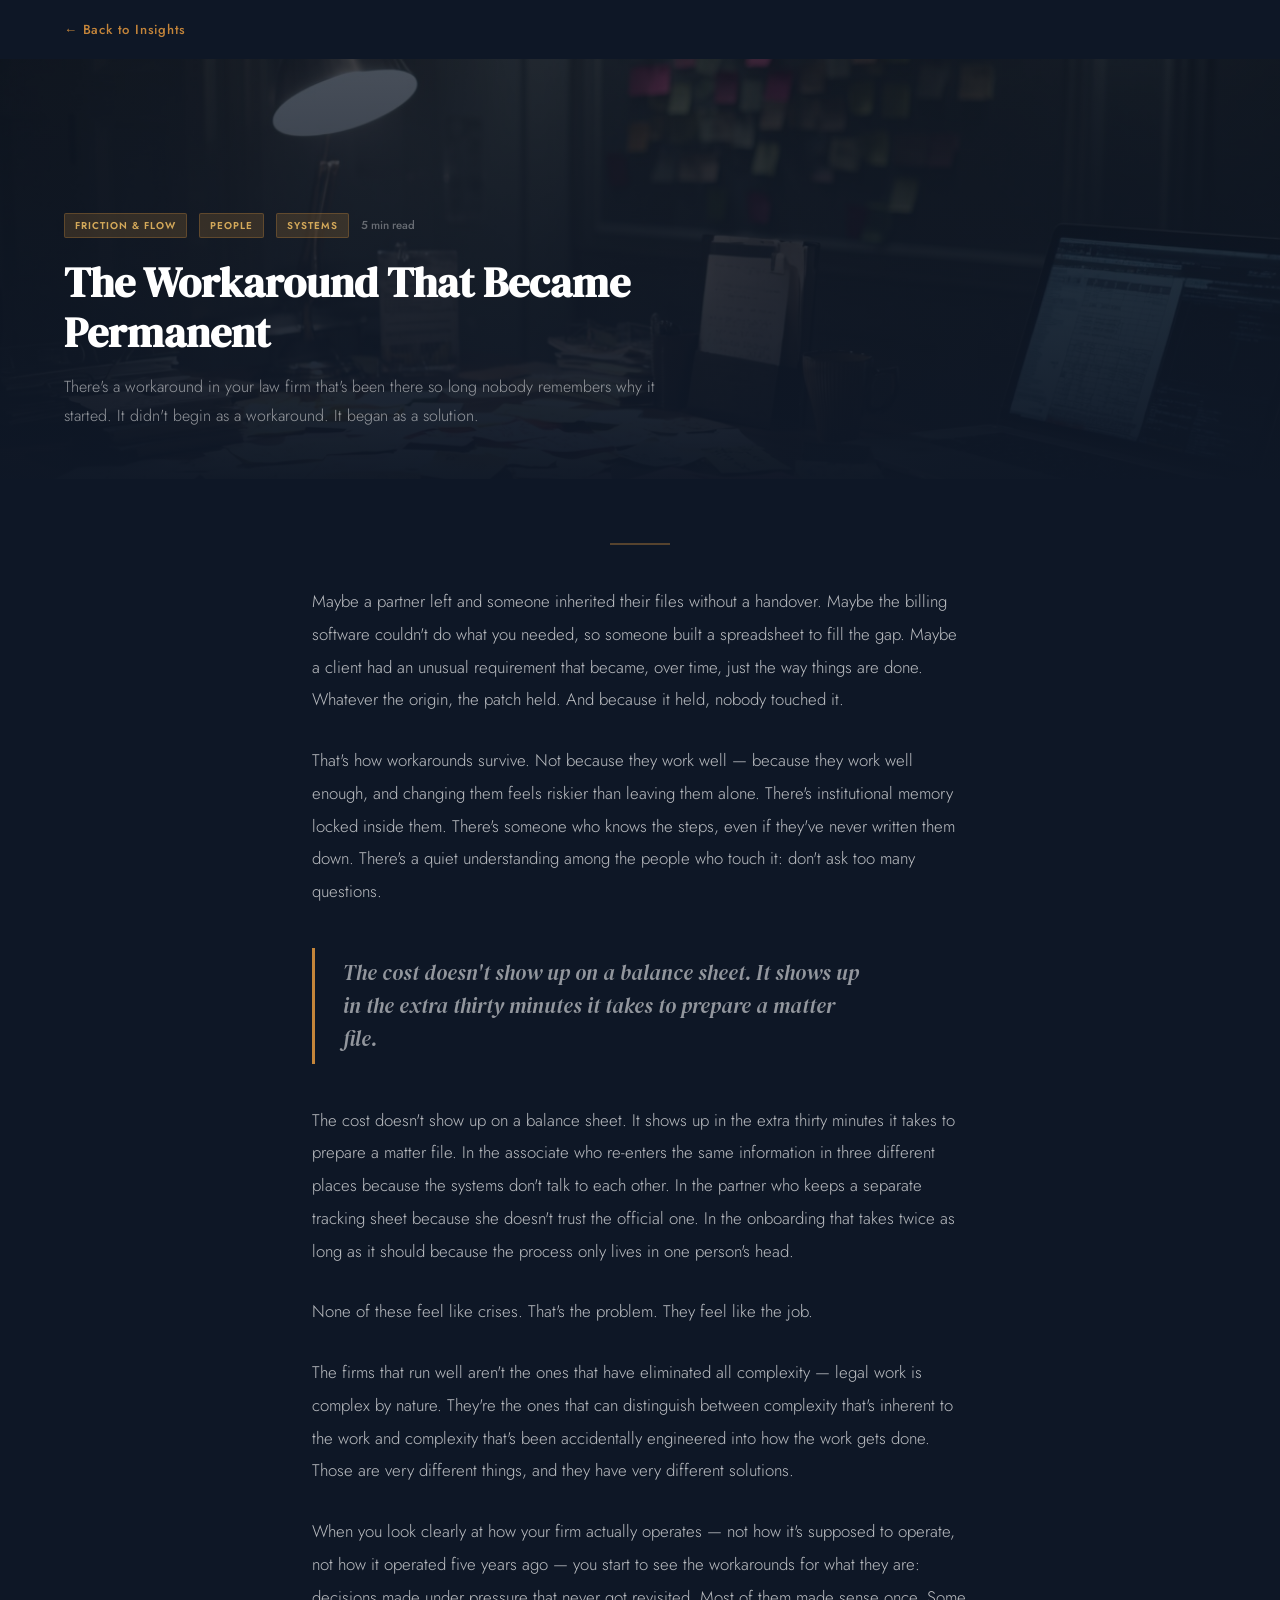
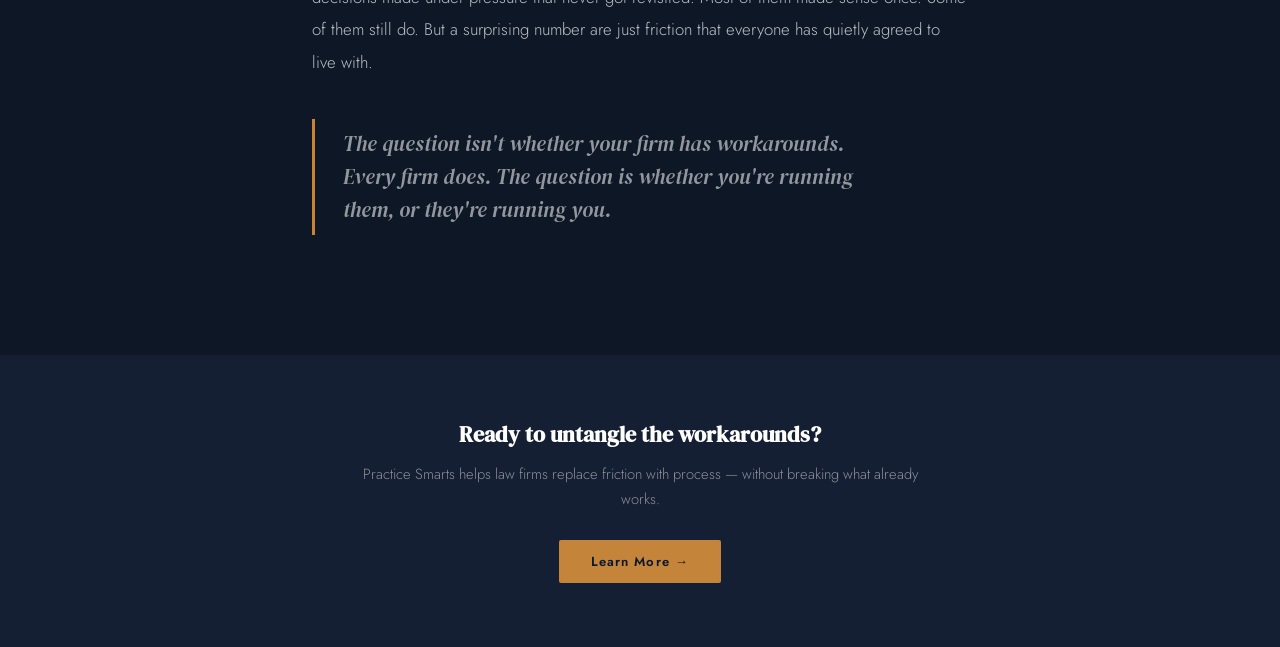
==== pages/workaround-blog.html @ 1f43213c "adding blog post" ====
<!DOCTYPE html>
<html lang="en">
<head>
<meta charset="UTF-8">
<meta name="viewport" content="width=device-width, initial-scale=1.0">
<title>The Workaround That Became Permanent — Practice Smarts</title>
<link rel="preconnect" href="https://fonts.googleapis.com">
<link href="https://fonts.googleapis.com/css2?family=DM+Serif+Display:ital@0;1&family=Jost:wght@300;400;500;600&display=swap" rel="stylesheet">
<link rel="stylesheet" href="../css/global.css">
<style>
/* ── Blog Post Styles ── */
.post-hero {
  position: relative;
  background: var(--navy, #0e1726);
  padding: 0;
  overflow: hidden;
}

.post-hero-image {
  width: 100%;
  height: 420px;
  object-fit: cover;
  display: block;
  opacity: 0.35;
}

.post-hero-overlay {
  position: absolute;
  inset: 0;
  background: linear-gradient(to bottom, rgba(14,23,38,0.3) 0%, rgba(14,23,38,0.95) 100%);
}

.post-hero-inner {
  position: absolute;
  bottom: 0;
  left: 0;
  right: 0;
  padding: 48px 64px;
  max-width: 900px;
}

.post-meta {
  display: flex;
  align-items: center;
  gap: 12px;
  margin-bottom: 20px;
  flex-wrap: wrap;
}

.post-category {
  font-family: 'Jost', sans-serif;
  font-size: 0.62rem;
  font-weight: 600;
  letter-spacing: 0.1em;
  text-transform: uppercase;
  padding: 4px 10px;
  background: rgba(196,133,58,0.2);
  color: var(--amber-light, #d4a95a);
  border: 1px solid rgba(196,133,58,0.3);
  border-radius: 2px;
}

.post-readtime {
  font-family: 'Jost', sans-serif;
  font-size: 0.72rem;
  font-weight: 500;
  color: rgba(255,255,255,0.35);
}

.post-hero-title {
  font-family: 'DM Serif Display', serif;
  font-size: 2.6rem;
  color: var(--white, #fff);
  line-height: 1.2;
  margin: 0 0 16px 0;
}

.post-hero-excerpt {
  font-family: 'Jost', sans-serif;
  font-size: 1rem;
  font-weight: 300;
  color: rgba(255,255,255,0.55);
  line-height: 1.8;
  max-width: 640px;
  margin: 0;
}

/* ── Article Body ── */
.post-body {
  max-width: 720px;
  margin: 0 auto;
  padding: 64px 32px 80px;
}

.post-body p {
  font-family: 'Jost', sans-serif;
  font-size: 1.05rem;
  font-weight: 300;
  color: rgba(255,255,255,0.72);
  line-height: 1.95;
  margin: 0 0 28px 0;
}

.post-body h2 {
  font-family: 'DM Serif Display', serif;
  font-size: 1.6rem;
  color: var(--white, #fff);
  margin: 48px 0 20px 0;
  line-height: 1.3;
}

.post-body h3 {
  font-family: 'DM Serif Display', serif;
  font-size: 1.25rem;
  color: var(--white, #fff);
  margin: 36px 0 16px 0;
  line-height: 1.35;
}

.post-pullquote {
  font-family: 'DM Serif Display', serif;
  font-size: 1.3rem;
  font-style: italic;
  color: rgba(255,255,255,0.55);
  line-height: 1.6;
  border-left: 3px solid var(--amber, #c4853a);
  padding: 8px 0 8px 28px;
  margin: 40px 0;
  max-width: 560px;
}

/* ── Back link ── */
.post-back {
  display: inline-flex;
  align-items: center;
  gap: 8px;
  font-family: 'Jost', sans-serif;
  font-size: 0.82rem;
  font-weight: 500;
  letter-spacing: 0.06em;
  color: var(--amber, #c4853a);
  text-decoration: none;
  padding: 20px 64px;
  transition: opacity 0.2s;
}

.post-back:hover {
  opacity: 0.7;
}

/* ── Divider ── */
.post-divider {
  width: 60px;
  height: 2px;
  background: var(--amber, #c4853a);
  margin: 0 auto 40px;
  opacity: 0.4;
}

/* ── CTA Section ── */
.post-cta {
  background: var(--navy-mid, #141f33);
  padding: 64px 32px;
  text-align: center;
}

.post-cta-inner {
  max-width: 560px;
  margin: 0 auto;
}

.post-cta h3 {
  font-family: 'DM Serif Display', serif;
  font-size: 1.4rem;
  color: var(--white, #fff);
  margin: 0 0 12px 0;
}

.post-cta p {
  font-family: 'Jost', sans-serif;
  font-size: 0.92rem;
  font-weight: 300;
  color: rgba(255,255,255,0.5);
  line-height: 1.7;
  margin: 0 0 28px 0;
}

.post-cta a {
  display: inline-block;
  font-family: 'Jost', sans-serif;
  font-size: 0.82rem;
  font-weight: 600;
  letter-spacing: 0.08em;
  color: var(--navy, #0e1726);
  background: var(--amber, #c4853a);
  padding: 12px 32px;
  border-radius: 2px;
  text-decoration: none;
  transition: opacity 0.2s;
}

.post-cta a:hover {
  opacity: 0.85;
}

/* ── Responsive ── */
@media (max-width: 768px) {
  .post-hero-inner {
    padding: 32px 24px;
  }
  .post-hero-title {
    font-size: 1.8rem;
  }
  .post-hero-image {
    height: 280px;
  }
  .post-body {
    padding: 40px 20px 60px;
  }
  .post-back {
    padding: 16px 24px;
  }
}

/* ── Fallback variables (in case global.css not loaded) ── */
:root {
  --navy: #0e1726;
  --navy-mid: #141f33;
  --white: #ffffff;
  --amber: #c4853a;
  --amber-light: #d4a95a;
  --grey-mid: #6b7a8d;
}

body {
  margin: 0;
  background: var(--navy);
  color: var(--white);
}
</style>
</head>
<body>

<div id="nav-placeholder"></div>

<!-- Back to Blog -->
<a href="blog.html" class="post-back">← Back to Insights</a>

<!-- Hero -->
<div class="post-hero">
  <img src="../images/blog/blogimg-workaround.jpg" alt="The Workaround That Became Permanent" class="post-hero-image">
  <div class="post-hero-overlay"></div>
  <div class="post-hero-inner">
    <div class="post-meta">
      <span class="post-category">Friction &amp; Flow</span>
      <span class="post-category">People</span>
      <span class="post-category">Systems</span>
      <span class="post-readtime">5 min read</span>
    </div>
    <h1 class="post-hero-title">The Workaround That Became Permanent</h1>
    <p class="post-hero-excerpt">There's a workaround in your law firm that's been there so long nobody remembers why it started. It didn't begin as a workaround. It began as a solution.</p>
  </div>
</div>

<!-- Article Body -->
<article class="post-body">

  <div class="post-divider"></div>

  <p>Maybe a partner left and someone inherited their files without a handover. Maybe the billing software couldn't do what you needed, so someone built a spreadsheet to fill the gap. Maybe a client had an unusual requirement that became, over time, just the way things are done. Whatever the origin, the patch held. And because it held, nobody touched it.</p>

  <p>That's how workarounds survive. Not because they work well — because they work well enough, and changing them feels riskier than leaving them alone. There's institutional memory locked inside them. There's someone who knows the steps, even if they've never written them down. There's a quiet understanding among the people who touch it: don't ask too many questions.</p>

  <div class="post-pullquote">The cost doesn't show up on a balance sheet. It shows up in the extra thirty minutes it takes to prepare a matter file.</div>

  <p>The cost doesn't show up on a balance sheet. It shows up in the extra thirty minutes it takes to prepare a matter file. In the associate who re-enters the same information in three different places because the systems don't talk to each other. In the partner who keeps a separate tracking sheet because she doesn't trust the official one. In the onboarding that takes twice as long as it should because the process only lives in one person's head.</p>

  <p>None of these feel like crises. That's the problem. They feel like the job.</p>

  <p>The firms that run well aren't the ones that have eliminated all complexity — legal work is complex by nature. They're the ones that can distinguish between complexity that's inherent to the work and complexity that's been accidentally engineered into how the work gets done. Those are very different things, and they have very different solutions.</p>

  <p>When you look clearly at how your firm actually operates — not how it's supposed to operate, not how it operated five years ago — you start to see the workarounds for what they are: decisions made under pressure that never got revisited. Most of them made sense once. Some of them still do. But a surprising number are just friction that everyone has quietly agreed to live with.</p>

  <div class="post-pullquote">The question isn't whether your firm has workarounds. Every firm does. The question is whether you're running them, or they're running you.</div>

</article>

<!-- CTA -->
<div class="post-cta">
  <div class="post-cta-inner">
    <h3>Ready to untangle the workarounds?</h3>
    <p>Practice Smarts helps law firms replace friction with process — without breaking what already works.</p>
    <a href="../index.html">Learn More →</a>
  </div>
</div>

<div id="footer-placeholder"></div>

<script src="../js/components.js"></script>
<script>
loadNav('main');
loadFooter('full');
</script>
</body>
</html>
---- css/global.css ----
/* ══════════════════════════════════════════
   Practice Smarts — Global Styles
   ══════════════════════════════════════════ */

*, *::before, *::after { box-sizing: border-box; margin: 0; padding: 0; }

:root {
  --navy:       #1C2B4A;
  --navy-dark:  #111d35;
  --navy-mid:   #2a3f67;
  --grey-soft:  #e4e8ef;
  --grey-mid:   #8a95a8;
  --grey-light: #f4f6f9;
  --white:      #ffffff;
  --amber:      #C4853A;
  --amber-light:#e8a85c;
  --text-body:  #4a5670;
  --green:      #1a7a60;
  --green-light:#5bc4a0;
  --teal:       #1a7a60;
  --blue:       #2a5fad;
  --coral:      #b84f3a;
}

html { scroll-behavior: smooth; }

body {
  font-family: 'Jost', sans-serif;
  font-weight: 400;
  color: var(--navy);
  background: var(--white);
  overflow-x: hidden;
  -webkit-font-smoothing: antialiased;
}

/* ── NAV ── */
#main-nav {
  position: fixed;
  top: 0; left: 0; right: 0;
  z-index: 100;
  display: flex;
  align-items: center;
  justify-content: space-between;
  padding: 0 60px;
  height: 72px;
  background: var(--navy-dark);
  border-bottom: 1px solid rgba(255,255,255,0.07);
  transition: all 0.3s ease;
}

#main-nav.scrolled {
  height: 62px;
  background: rgba(17, 29, 53, 0.97);
  backdrop-filter: blur(8px);
}

.nav-logo {
  font-family: 'DM Serif Display', serif;
  font-size: 1.25rem;
  color: var(--white);
  letter-spacing: 0.01em;
  text-decoration: none;
  cursor: pointer;
}

.nav-logo span {
  color: var(--amber);
}

.nav-links {
  display: flex;
  gap: 36px;
  list-style: none;
}

.nav-links a {
  font-size: 0.8rem;
  font-weight: 500;
  letter-spacing: 0.1em;
  text-transform: uppercase;
  color: rgba(255,255,255,0.65);
  text-decoration: none;
  transition: color 0.2s;
}

.nav-links a:hover { color: var(--white); }

.nav-cta {
  font-size: 0.78rem;
  font-weight: 600;
  letter-spacing: 0.08em;
  text-transform: uppercase;
  color: var(--amber) !important;
  border: 1px solid var(--amber);
  padding: 8px 20px;
  border-radius: 2px;
  transition: all 0.2s !important;
}

.nav-cta:hover {
  background: var(--amber) !important;
  color: var(--white) !important;
}

.nav-back {
  font-size: 0.78rem;
  font-weight: 500;
  letter-spacing: 0.08em;
  text-transform: uppercase;
  color: rgba(255,255,255,0.45);
  text-decoration: none;
  transition: color 0.2s;
}

.nav-back::before { content: '← '; }
.nav-back:hover { color: var(--white); }

/* Mobile menu button */
.nav-hamburger {
  display: none;
  background: none;
  border: none;
  cursor: pointer;
  padding: 8px;
  z-index: 101;
}

.nav-hamburger span {
  display: block;
  width: 22px;
  height: 2px;
  background: var(--white);
  margin: 5px 0;
  transition: all 0.3s ease;
}

.nav-hamburger.active span:nth-child(1) {
  transform: rotate(45deg) translate(5px, 5px);
}
.nav-hamburger.active span:nth-child(2) {
  opacity: 0;
}
.nav-hamburger.active span:nth-child(3) {
  transform: rotate(-45deg) translate(5px, -5px);
}

/* ── SECTION BASE ── */
section { position: relative; }

.section-inner {
  max-width: 1100px;
  margin: 0 auto;
  padding: 0 60px;
}

.section-label {
  font-size: 0.72rem;
  font-weight: 600;
  letter-spacing: 0.18em;
  text-transform: uppercase;
  color: var(--amber);
  margin-bottom: 20px;
}

.section-title {
  font-family: 'DM Serif Display', serif;
  font-size: clamp(1.9rem, 3.5vw, 2.9rem);
  line-height: 1.2;
  color: var(--navy);
  margin-bottom: 24px;
}

.section-title.light {
  color: var(--white);
}

/* ── REVEAL ANIMATION ── */
.reveal {
  opacity: 0;
  transform: translateY(28px);
  transition: opacity 0.7s ease, transform 0.7s ease;
}

.reveal.visible {
  opacity: 1;
  transform: translateY(0);
}

.reveal-delay-1 { transition-delay: 0.1s; }
.reveal-delay-2 { transition-delay: 0.2s; }
.reveal-delay-3 { transition-delay: 0.3s; }
.reveal-delay-4 { transition-delay: 0.4s; }

@keyframes fadeUp {
  to { opacity: 1; transform: translateY(0); }
}

@keyframes fadeIn {
  to { opacity: 1; }
}

/* ── BUTTONS ── */
.btn-primary {
  display: inline-block;
  background: var(--amber);
  color: var(--white);
  font-size: 0.82rem;
  font-weight: 600;
  letter-spacing: 0.1em;
  text-transform: uppercase;
  padding: 16px 36px;
  border-radius: 2px;
  text-decoration: none;
  transition: background 0.2s, transform 0.2s;
}

.btn-primary:hover {
  background: var(--amber-light);
  transform: translateY(-1px);
}

.btn-ghost {
  display: inline-flex;
  align-items: center;
  gap: 8px;
  color: rgba(255,255,255,0.6);
  font-size: 0.82rem;
  font-weight: 500;
  letter-spacing: 0.08em;
  text-decoration: none;
  transition: color 0.2s;
}

.btn-ghost:hover { color: var(--white); }
.btn-ghost::after { content: '→'; transition: transform 0.2s; }
.btn-ghost:hover::after { transform: translateX(4px); }

.btn-ghost-navy {
  display: inline-flex;
  align-items: center;
  gap: 8px;
  font-size: 0.82rem;
  font-weight: 600;
  letter-spacing: 0.08em;
  color: var(--amber);
  text-decoration: none;
  margin-top: 8px;
  transition: color 0.2s;
}

.btn-ghost-navy:hover { color: var(--amber-light); }

/* ── FOOTER ── */
footer {
  background: var(--navy-dark);
  border-top: 1px solid rgba(255,255,255,0.07);
  padding: 60px 60px 40px;
}

.footer-inner {
  max-width: 1100px;
  margin: 0 auto;
}

.footer-top {
  display: grid;
  grid-template-columns: 1fr 1fr;
  gap: 80px;
  padding-bottom: 48px;
  border-bottom: 1px solid rgba(255,255,255,0.07);
  margin-bottom: 32px;
}

.footer-brand { text-align: left; }

.footer-logo {
  font-family: 'DM Serif Display', serif;
  font-size: 1.1rem;
  color: var(--white);
  margin-bottom: 10px;
  cursor: pointer;
  text-decoration: none;
}

.footer-logo span { color: var(--amber); }

.footer-tagline {
  font-size: 0.78rem;
  color: rgba(255,255,255,0.25);
  letter-spacing: 0.06em;
  margin-bottom: 24px;
}

.footer-nav {
  display: flex;
  flex-direction: column;
  gap: 10px;
  text-align: left;
}

.footer-nav a {
  font-size: 0.8rem;
  font-weight: 400;
  color: rgba(255,255,255,0.35);
  text-decoration: none;
  transition: color 0.2s;
}

.footer-nav a:hover { color: rgba(255,255,255,0.7); }

.footer-calculator {
  background: rgba(255,255,255,0.04);
  border: 1px solid rgba(255,255,255,0.08);
  border-left: 3px solid var(--amber);
  padding: 36px 40px;
  border-radius: 2px;
}

.footer-calc-label {
  font-size: 0.68rem;
  font-weight: 600;
  letter-spacing: 0.16em;
  text-transform: uppercase;
  color: var(--amber);
  margin-bottom: 12px;
}

.footer-calc-title {
  font-family: 'DM Serif Display', serif;
  font-size: 1.3rem;
  color: var(--white);
  line-height: 1.3;
  margin-bottom: 12px;
}

.footer-calc-body {
  font-size: 0.85rem;
  font-weight: 300;
  color: rgba(255,255,255,0.45);
  line-height: 1.75;
  margin-bottom: 24px;
}

.footer-calc-link {
  display: inline-flex;
  align-items: center;
  gap: 8px;
  font-size: 0.8rem;
  font-weight: 600;
  letter-spacing: 0.08em;
  color: var(--amber);
  text-decoration: none;
  transition: color 0.2s;
}

.footer-calc-link:hover { color: var(--amber-light); }
.footer-calc-link::after { content: '→'; transition: transform 0.2s; }
.footer-calc-link:hover::after { transform: translateX(4px); }

.footer-bottom {
  display: flex;
  align-items: center;
  justify-content: space-between;
}

.footer-copy {
  font-size: 0.72rem;
  color: rgba(255,255,255,0.18);
}

/* ── SIMPLE FOOTER (for sub-pages) ── */
.footer-simple {
  background: var(--navy-dark);
  border-top: 1px solid rgba(255,255,255,0.07);
  padding: 32px 60px;
  display: flex;
  align-items: center;
  justify-content: space-between;
}

.footer-simple .footer-logo {
  font-size: 1rem;
  color: rgba(255,255,255,0.3);
}

/* ── RESPONSIVE ── */
@media (max-width: 900px) {
  #main-nav { padding: 0 28px; }
  
  .nav-hamburger { display: block; }
  
  .nav-links {
    display: none;
    position: fixed;
    top: 72px;
    left: 0;
    right: 0;
    bottom: 0;
    background: var(--navy-dark);
    flex-direction: column;
    padding: 40px 28px;
    gap: 24px;
    z-index: 99;
  }
  
  .nav-links.mobile-open {
    display: flex;
  }
  
  .nav-links a {
    font-size: 1rem;
  }

  .section-inner { padding-left: 28px; padding-right: 28px; }
  
  footer { padding: 40px 28px 32px; }
  .footer-top { grid-template-columns: 1fr; gap: 40px; }

  .footer-simple { 
    padding: 28px; 
    flex-direction: column; 
    gap: 12px; 
    text-align: center; 
  }
}

@media (max-width: 560px) {
  .nav-links {
    top: 62px;
  }
}
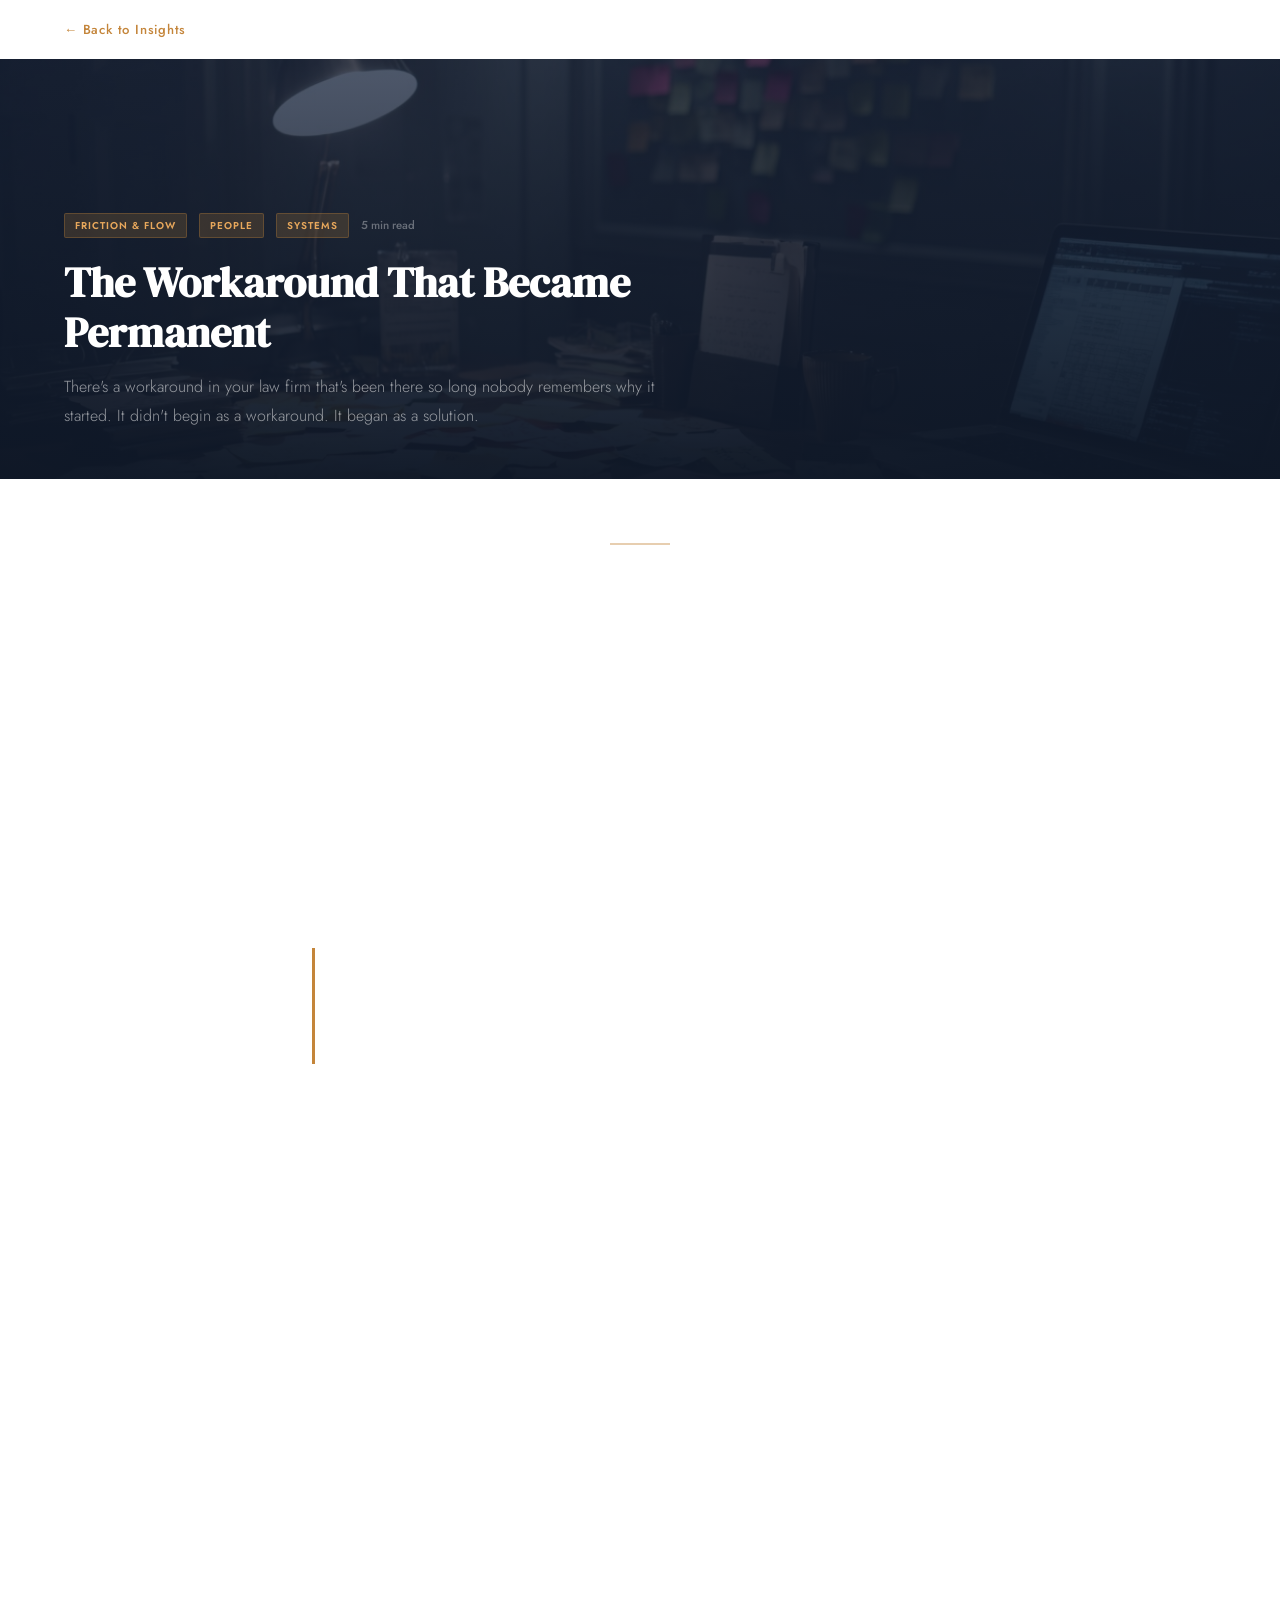
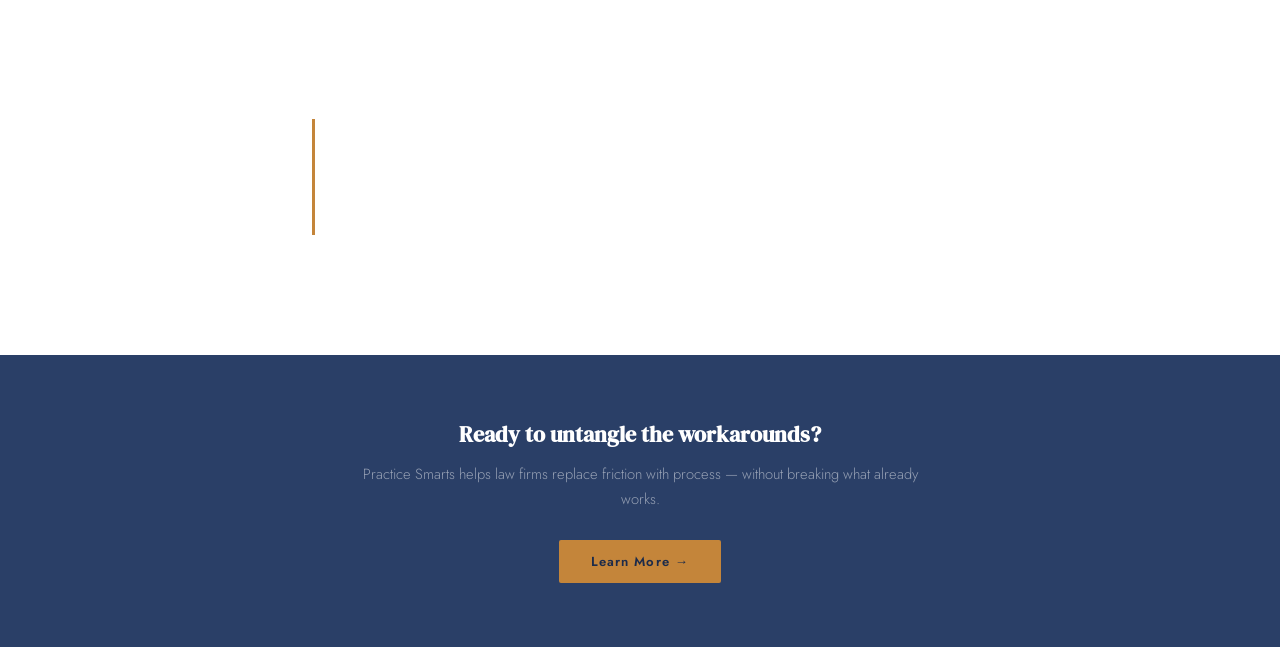
==== commit dedb9982: "fixing blog" ====
--- a/pages/workaround-blog.html
+++ b/pages/workaround-blog.html
@@ -221,22 +221,6 @@
     padding: 16px 24px;
   }
 }
-
-/* ── Fallback variables (in case global.css not loaded) ── */
-:root {
-  --navy: #0e1726;
-  --navy-mid: #141f33;
-  --white: #ffffff;
-  --amber: #c4853a;
-  --amber-light: #d4a95a;
-  --grey-mid: #6b7a8d;
-}
-
-body {
-  margin: 0;
-  background: var(--navy);
-  color: var(--white);
-}
 </style>
 </head>
 <body>
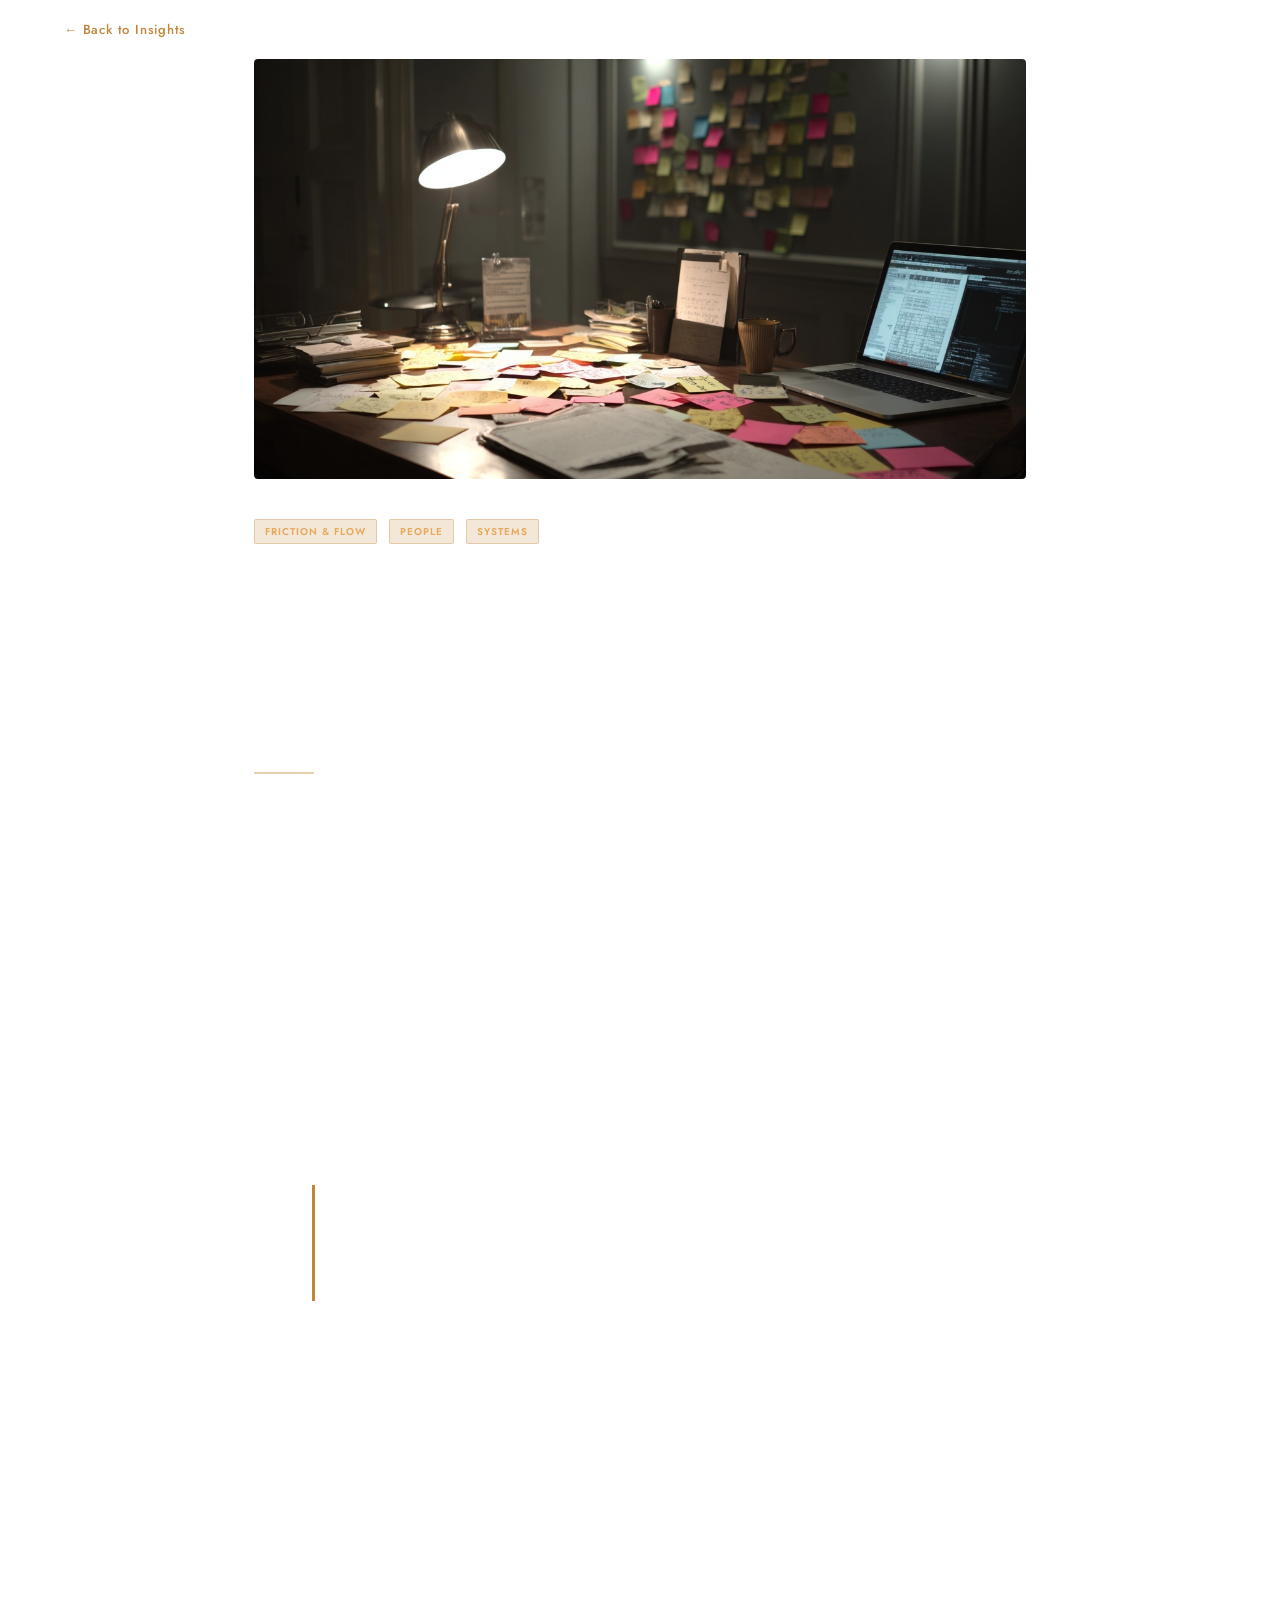
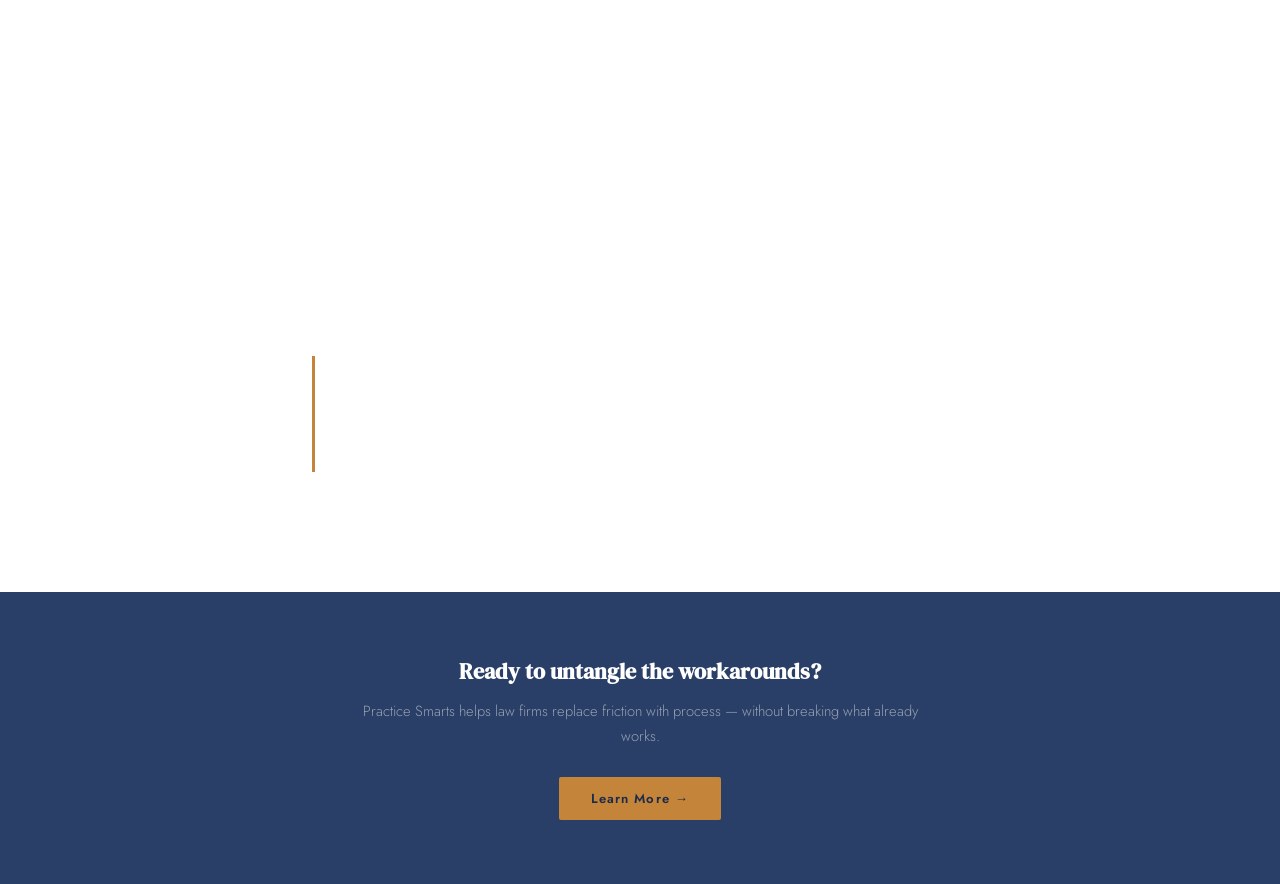
==== commit 8bc083a1: "fixing again" ====
--- a/pages/workaround-blog.html
+++ b/pages/workaround-blog.html
@@ -9,34 +9,46 @@
 <link rel="stylesheet" href="../css/global.css">
 <style>
 /* ── Blog Post Styles ── */
-.post-hero {
-  position: relative;
-  background: var(--navy, #0e1726);
-  padding: 0;
-  overflow: hidden;
-}
-
-.post-hero-image {
+
+/* ── Back link ── */
+.post-back {
+  display: inline-flex;
+  align-items: center;
+  gap: 8px;
+  font-family: 'Jost', sans-serif;
+  font-size: 0.82rem;
+  font-weight: 500;
+  letter-spacing: 0.06em;
+  color: var(--amber, #c4853a);
+  text-decoration: none;
+  padding: 20px 64px;
+  transition: opacity 0.2s;
+}
+
+.post-back:hover {
+  opacity: 0.7;
+}
+
+/* ── Hero Image Block ── */
+.post-image-block {
+  max-width: 900px;
+  margin: 0 auto;
+  padding: 0 64px;
+}
+
+.post-image-block img {
   width: 100%;
   height: 420px;
   object-fit: cover;
   display: block;
-  opacity: 0.35;
-}
-
-.post-hero-overlay {
-  position: absolute;
-  inset: 0;
-  background: linear-gradient(to bottom, rgba(14,23,38,0.3) 0%, rgba(14,23,38,0.95) 100%);
-}
-
-.post-hero-inner {
-  position: absolute;
-  bottom: 0;
-  left: 0;
-  right: 0;
-  padding: 48px 64px;
+  border-radius: 4px;
+}
+
+/* ── Title Section ── */
+.post-header {
   max-width: 900px;
+  margin: 0 auto;
+  padding: 40px 64px 0;
 }
 
 .post-meta {
@@ -67,7 +79,7 @@
   color: rgba(255,255,255,0.35);
 }
 
-.post-hero-title {
+.post-header-title {
   font-family: 'DM Serif Display', serif;
   font-size: 2.6rem;
   color: var(--white, #fff);
@@ -75,21 +87,28 @@
   margin: 0 0 16px 0;
 }
 
-.post-hero-excerpt {
-  font-family: 'Jost', sans-serif;
-  font-size: 1rem;
+.post-header-excerpt {
+  font-family: 'Jost', sans-serif;
+  font-size: 1.05rem;
   font-weight: 300;
   color: rgba(255,255,255,0.55);
   line-height: 1.8;
   max-width: 640px;
-  margin: 0;
+  margin: 0 0 32px 0;
+}
+
+.post-header-rule {
+  width: 60px;
+  height: 2px;
+  background: var(--amber, #c4853a);
+  opacity: 0.4;
 }
 
 /* ── Article Body ── */
 .post-body {
   max-width: 720px;
   margin: 0 auto;
-  padding: 64px 32px 80px;
+  padding: 48px 32px 80px;
 }
 
 .post-body p {
@@ -127,34 +146,6 @@
   padding: 8px 0 8px 28px;
   margin: 40px 0;
   max-width: 560px;
-}
-
-/* ── Back link ── */
-.post-back {
-  display: inline-flex;
-  align-items: center;
-  gap: 8px;
-  font-family: 'Jost', sans-serif;
-  font-size: 0.82rem;
-  font-weight: 500;
-  letter-spacing: 0.06em;
-  color: var(--amber, #c4853a);
-  text-decoration: none;
-  padding: 20px 64px;
-  transition: opacity 0.2s;
-}
-
-.post-back:hover {
-  opacity: 0.7;
-}
-
-/* ── Divider ── */
-.post-divider {
-  width: 60px;
-  height: 2px;
-  background: var(--amber, #c4853a);
-  margin: 0 auto 40px;
-  opacity: 0.4;
 }
 
 /* ── CTA Section ── */
@@ -205,17 +196,21 @@
 
 /* ── Responsive ── */
 @media (max-width: 768px) {
-  .post-hero-inner {
-    padding: 32px 24px;
-  }
-  .post-hero-title {
+  .post-image-block {
+    padding: 0 20px;
+  }
+  .post-image-block img {
+    height: 240px;
+    border-radius: 3px;
+  }
+  .post-header {
+    padding: 28px 24px 0;
+  }
+  .post-header-title {
     font-size: 1.8rem;
   }
-  .post-hero-image {
-    height: 280px;
-  }
   .post-body {
-    padding: 40px 20px 60px;
+    padding: 32px 20px 60px;
   }
   .post-back {
     padding: 16px 24px;
@@ -230,26 +225,26 @@
 <!-- Back to Blog -->
 <a href="blog.html" class="post-back">← Back to Insights</a>
 
-<!-- Hero -->
-<div class="post-hero">
-  <img src="../images/blog/blogimg-workaround.jpg" alt="The Workaround That Became Permanent" class="post-hero-image">
-  <div class="post-hero-overlay"></div>
-  <div class="post-hero-inner">
-    <div class="post-meta">
-      <span class="post-category">Friction &amp; Flow</span>
-      <span class="post-category">People</span>
-      <span class="post-category">Systems</span>
-      <span class="post-readtime">5 min read</span>
-    </div>
-    <h1 class="post-hero-title">The Workaround That Became Permanent</h1>
-    <p class="post-hero-excerpt">There's a workaround in your law firm that's been there so long nobody remembers why it started. It didn't begin as a workaround. It began as a solution.</p>
+<!-- Image Block — fully visible, no overlay -->
+<div class="post-image-block">
+  <img src="../images/blog/blogimg-workaround.jpg" alt="The Workaround That Became Permanent">
+</div>
+
+<!-- Title Section — separate from image -->
+<div class="post-header">
+  <div class="post-meta">
+    <span class="post-category">Friction &amp; Flow</span>
+    <span class="post-category">People</span>
+    <span class="post-category">Systems</span>
+    <span class="post-readtime">5 min read</span>
   </div>
+  <h1 class="post-header-title">The Workaround That Became Permanent</h1>
+  <p class="post-header-excerpt">There's a workaround in your law firm that's been there so long nobody remembers why it started. It didn't begin as a workaround. It began as a solution.</p>
+  <div class="post-header-rule"></div>
 </div>
 
 <!-- Article Body -->
 <article class="post-body">
-
-  <div class="post-divider"></div>
 
   <p>Maybe a partner left and someone inherited their files without a handover. Maybe the billing software couldn't do what you needed, so someone built a spreadsheet to fill the gap. Maybe a client had an unusual requirement that became, over time, just the way things are done. Whatever the origin, the patch held. And because it held, nobody touched it.</p>
 
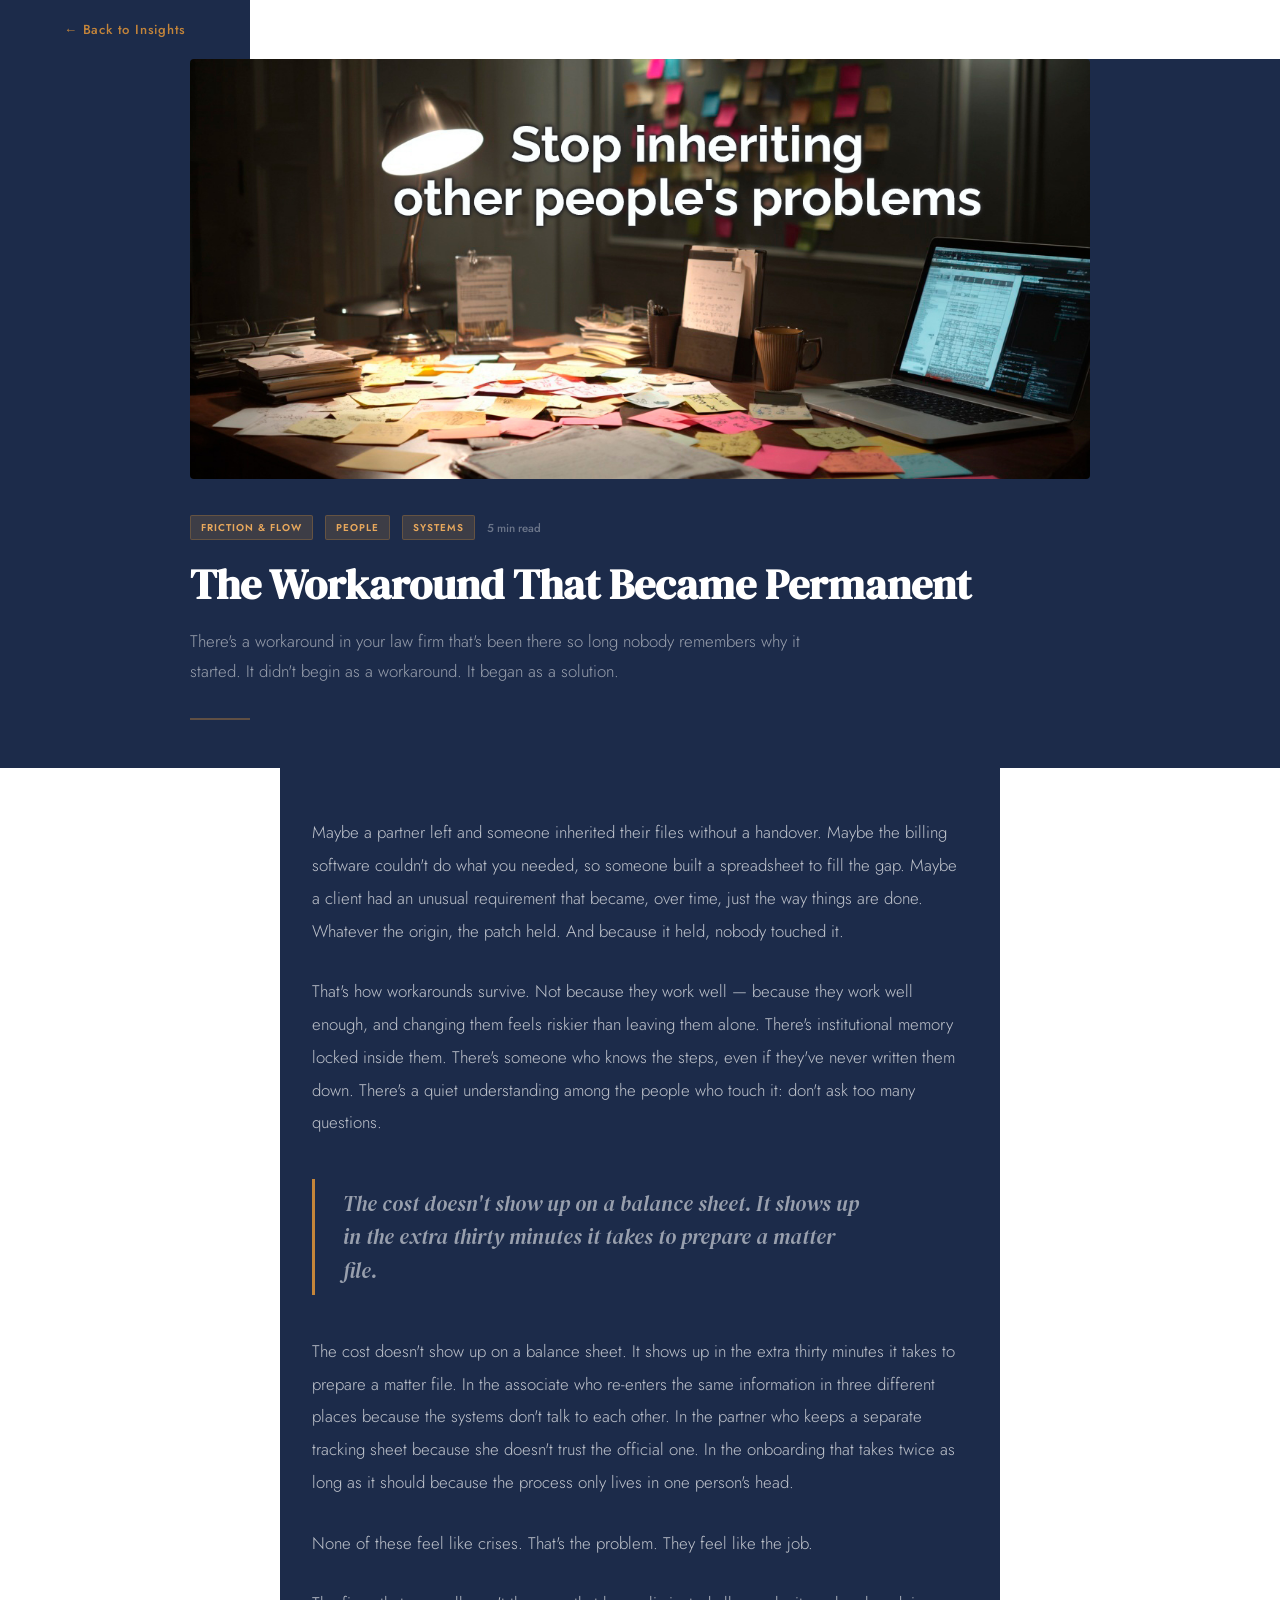
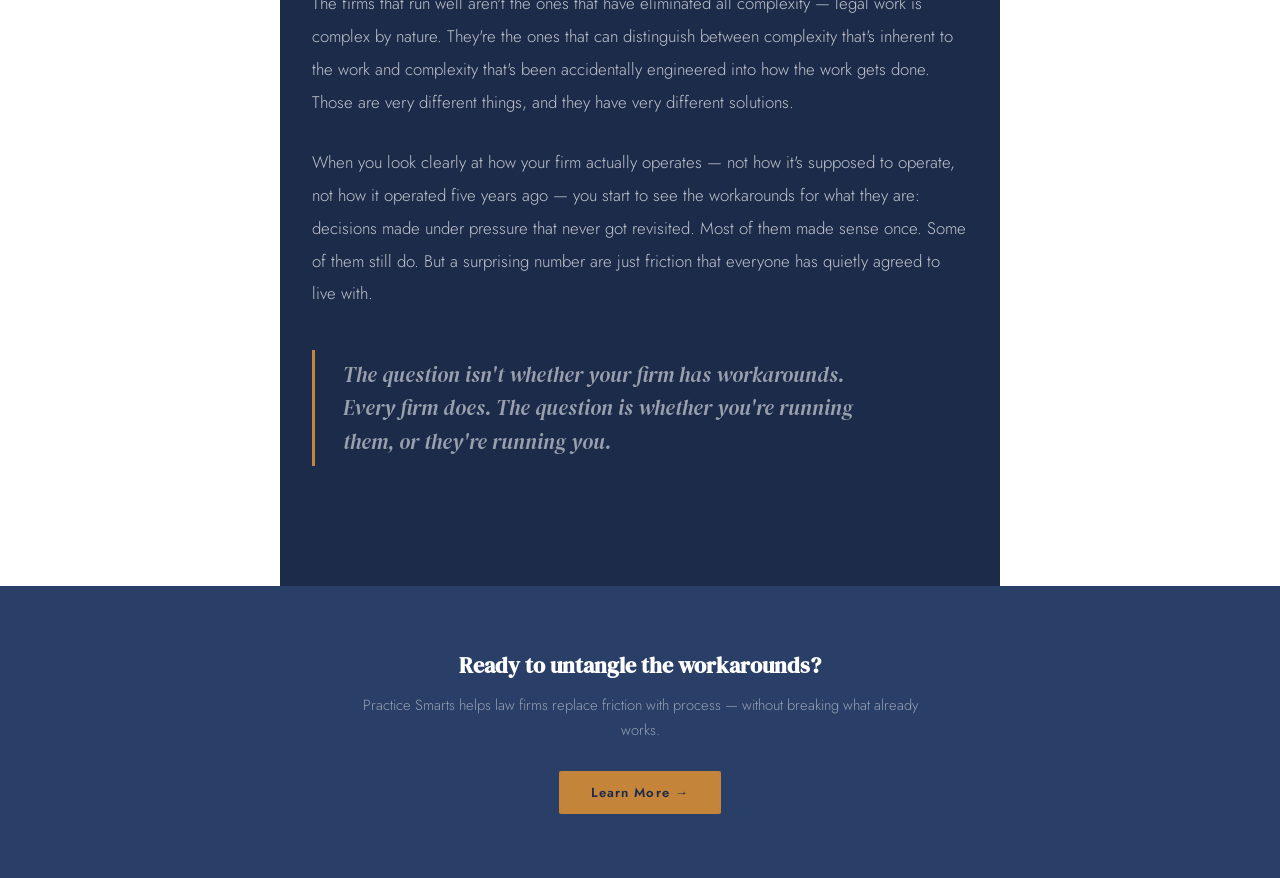
==== commit b45587bf: "fixing blog2" ====
--- a/pages/workaround-blog.html
+++ b/pages/workaround-blog.html
@@ -22,6 +22,7 @@
   color: var(--amber, #c4853a);
   text-decoration: none;
   padding: 20px 64px;
+  background: var(--navy, #0e1726);
   transition: opacity 0.2s;
 }
 
@@ -29,28 +30,28 @@
   opacity: 0.7;
 }
 
-/* ── Hero Image Block ── */
-.post-image-block {
+/* ── Hero Section ── */
+.post-hero {
+  background: var(--navy, #0e1726);
+  padding: 0 64px 48px;
+}
+
+.post-hero-inner {
   max-width: 900px;
   margin: 0 auto;
-  padding: 0 64px;
-}
-
-.post-image-block img {
+}
+
+/* ── Image as separate block ── */
+.post-hero-image {
   width: 100%;
   height: 420px;
   object-fit: cover;
   display: block;
   border-radius: 4px;
-}
-
-/* ── Title Section ── */
-.post-header {
-  max-width: 900px;
-  margin: 0 auto;
-  padding: 40px 64px 0;
-}
-
+  margin-bottom: 36px;
+}
+
+/* ── Title area ── */
 .post-meta {
   display: flex;
   align-items: center;
@@ -79,7 +80,7 @@
   color: rgba(255,255,255,0.35);
 }
 
-.post-header-title {
+.post-hero-title {
   font-family: 'DM Serif Display', serif;
   font-size: 2.6rem;
   color: var(--white, #fff);
@@ -87,7 +88,7 @@
   margin: 0 0 16px 0;
 }
 
-.post-header-excerpt {
+.post-hero-excerpt {
   font-family: 'Jost', sans-serif;
   font-size: 1.05rem;
   font-weight: 300;
@@ -97,7 +98,7 @@
   margin: 0 0 32px 0;
 }
 
-.post-header-rule {
+.post-hero-rule {
   width: 60px;
   height: 2px;
   background: var(--amber, #c4853a);
@@ -109,6 +110,7 @@
   max-width: 720px;
   margin: 0 auto;
   padding: 48px 32px 80px;
+  background: var(--navy, #0e1726);
 }
 
 .post-body p {
@@ -196,17 +198,14 @@
 
 /* ── Responsive ── */
 @media (max-width: 768px) {
-  .post-image-block {
-    padding: 0 20px;
-  }
-  .post-image-block img {
+  .post-hero {
+    padding: 0 20px 36px;
+  }
+  .post-hero-image {
     height: 240px;
     border-radius: 3px;
   }
-  .post-header {
-    padding: 28px 24px 0;
-  }
-  .post-header-title {
+  .post-hero-title {
     font-size: 1.8rem;
   }
   .post-body {
@@ -225,22 +224,25 @@
 <!-- Back to Blog -->
 <a href="blog.html" class="post-back">← Back to Insights</a>
 
-<!-- Image Block — fully visible, no overlay -->
-<div class="post-image-block">
-  <img src="../images/blog/blogimg-workaround.jpg" alt="The Workaround That Became Permanent">
-</div>
-
-<!-- Title Section — separate from image -->
-<div class="post-header">
-  <div class="post-meta">
-    <span class="post-category">Friction &amp; Flow</span>
-    <span class="post-category">People</span>
-    <span class="post-category">Systems</span>
-    <span class="post-readtime">5 min read</span>
+<!-- Hero Section with navy background -->
+<div class="post-hero">
+  <div class="post-hero-inner">
+
+    <!-- Image — fully visible, no overlay -->
+    <img src="../images/blog/blogimg-workaround.jpg" alt="The Workaround That Became Permanent" class="post-hero-image">
+
+    <!-- Title area below the image -->
+    <div class="post-meta">
+      <span class="post-category">Friction &amp; Flow</span>
+      <span class="post-category">People</span>
+      <span class="post-category">Systems</span>
+      <span class="post-readtime">5 min read</span>
+    </div>
+    <h1 class="post-hero-title">The Workaround That Became Permanent</h1>
+    <p class="post-hero-excerpt">There's a workaround in your law firm that's been there so long nobody remembers why it started. It didn't begin as a workaround. It began as a solution.</p>
+    <div class="post-hero-rule"></div>
+
   </div>
-  <h1 class="post-header-title">The Workaround That Became Permanent</h1>
-  <p class="post-header-excerpt">There's a workaround in your law firm that's been there so long nobody remembers why it started. It didn't begin as a workaround. It began as a solution.</p>
-  <div class="post-header-rule"></div>
 </div>
 
 <!-- Article Body -->
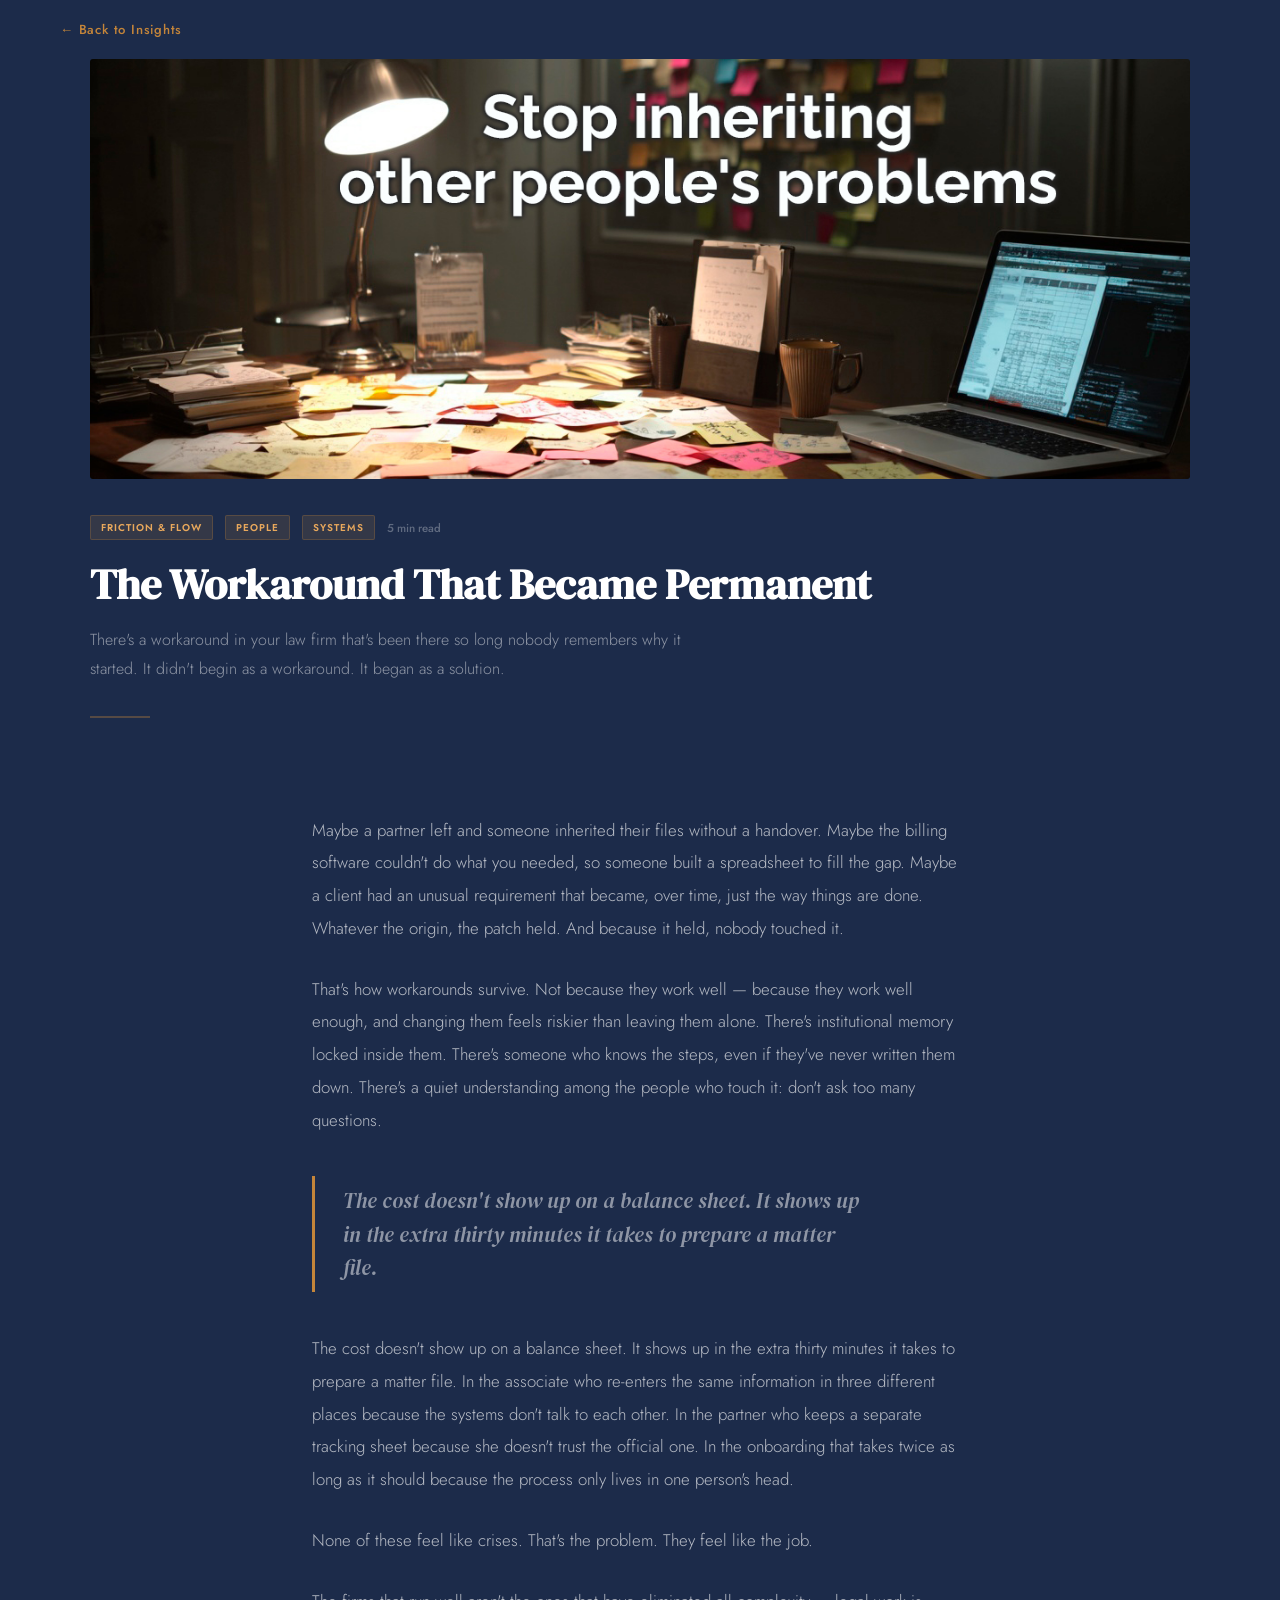
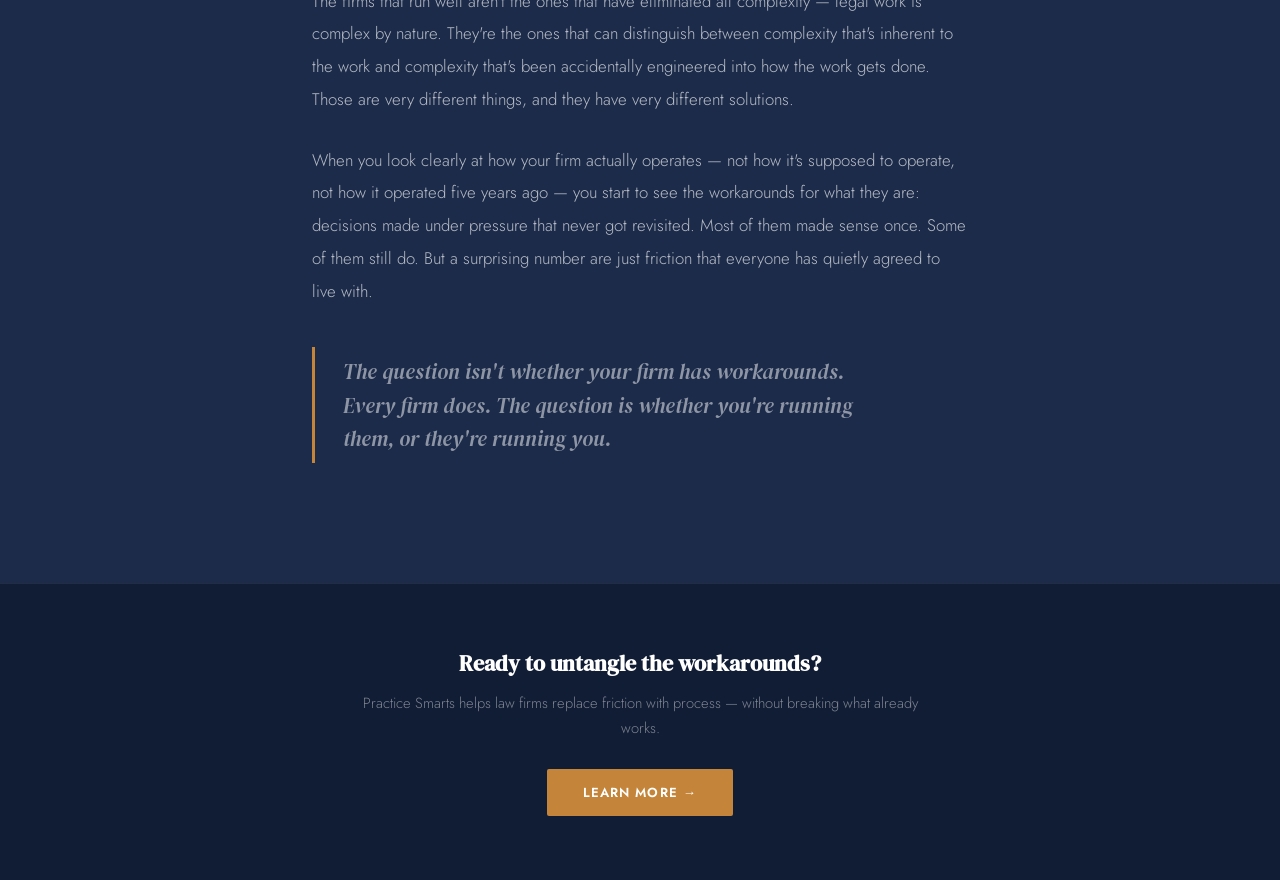
==== commit e3d3f69d: "blog post updated" ====
--- a/pages/workaround-blog.html
+++ b/pages/workaround-blog.html
@@ -7,8 +7,17 @@
 <link rel="preconnect" href="https://fonts.googleapis.com">
 <link href="https://fonts.googleapis.com/css2?family=DM+Serif+Display:ital@0;1&family=Jost:wght@300;400;500;600&display=swap" rel="stylesheet">
 <link rel="stylesheet" href="../css/global.css">
+<link rel="stylesheet" href="../css/blog.css">
 <style>
-/* ── Blog Post Styles ── */
+/* ── Blog Post Page Override ── 
+   blog.css sets the dark theme for the blog section.
+   These styles handle the blog-post-specific layout. */
+
+/* Force dark background for the blog post page */
+body.blog-post-page {
+  background: var(--navy);
+  color: var(--white);
+}
 
 /* ── Back link ── */
 .post-back {
@@ -19,10 +28,9 @@
   font-size: 0.82rem;
   font-weight: 500;
   letter-spacing: 0.06em;
-  color: var(--amber, #c4853a);
+  color: var(--amber);
   text-decoration: none;
-  padding: 20px 64px;
-  background: var(--navy, #0e1726);
+  padding: 20px 60px;
   transition: opacity 0.2s;
 }
 
@@ -32,26 +40,26 @@
 
 /* ── Hero Section ── */
 .post-hero {
-  background: var(--navy, #0e1726);
-  padding: 0 64px 48px;
+  background: var(--navy);
+  padding: 0 60px 48px;
 }
 
 .post-hero-inner {
-  max-width: 900px;
+  max-width: 1100px;
   margin: 0 auto;
 }
 
-/* ── Image as separate block ── */
+/* Image — fully visible, separate block */
 .post-hero-image {
   width: 100%;
   height: 420px;
   object-fit: cover;
   display: block;
-  border-radius: 4px;
+  border-radius: 3px;
   margin-bottom: 36px;
 }
 
-/* ── Title area ── */
+/* Title area */
 .post-meta {
   display: flex;
   align-items: center;
@@ -67,9 +75,9 @@
   letter-spacing: 0.1em;
   text-transform: uppercase;
   padding: 4px 10px;
-  background: rgba(196,133,58,0.2);
-  color: var(--amber-light, #d4a95a);
-  border: 1px solid rgba(196,133,58,0.3);
+  background: rgba(196,133,58,0.15);
+  color: var(--amber-light);
+  border: 1px solid rgba(196,133,58,0.25);
   border-radius: 2px;
 }
 
@@ -77,22 +85,22 @@
   font-family: 'Jost', sans-serif;
   font-size: 0.72rem;
   font-weight: 500;
-  color: rgba(255,255,255,0.35);
+  color: rgba(255,255,255,0.3);
 }
 
 .post-hero-title {
   font-family: 'DM Serif Display', serif;
-  font-size: 2.6rem;
-  color: var(--white, #fff);
+  font-size: clamp(1.8rem, 3.5vw, 2.6rem);
+  color: var(--white);
   line-height: 1.2;
   margin: 0 0 16px 0;
 }
 
 .post-hero-excerpt {
   font-family: 'Jost', sans-serif;
-  font-size: 1.05rem;
+  font-size: 1rem;
   font-weight: 300;
-  color: rgba(255,255,255,0.55);
+  color: rgba(255,255,255,0.5);
   line-height: 1.8;
   max-width: 640px;
   margin: 0 0 32px 0;
@@ -101,8 +109,8 @@
 .post-hero-rule {
   width: 60px;
   height: 2px;
-  background: var(--amber, #c4853a);
-  opacity: 0.4;
+  background: var(--amber);
+  opacity: 0.35;
 }
 
 /* ── Article Body ── */
@@ -110,14 +118,13 @@
   max-width: 720px;
   margin: 0 auto;
   padding: 48px 32px 80px;
-  background: var(--navy, #0e1726);
 }
 
 .post-body p {
   font-family: 'Jost', sans-serif;
   font-size: 1.05rem;
   font-weight: 300;
-  color: rgba(255,255,255,0.72);
+  color: rgba(255,255,255,0.68);
   line-height: 1.95;
   margin: 0 0 28px 0;
 }
@@ -125,7 +132,7 @@
 .post-body h2 {
   font-family: 'DM Serif Display', serif;
   font-size: 1.6rem;
-  color: var(--white, #fff);
+  color: var(--white);
   margin: 48px 0 20px 0;
   line-height: 1.3;
 }
@@ -133,7 +140,7 @@
 .post-body h3 {
   font-family: 'DM Serif Display', serif;
   font-size: 1.25rem;
-  color: var(--white, #fff);
+  color: var(--white);
   margin: 36px 0 16px 0;
   line-height: 1.35;
 }
@@ -142,9 +149,9 @@
   font-family: 'DM Serif Display', serif;
   font-size: 1.3rem;
   font-style: italic;
-  color: rgba(255,255,255,0.55);
+  color: rgba(255,255,255,0.5);
   line-height: 1.6;
-  border-left: 3px solid var(--amber, #c4853a);
+  border-left: 3px solid var(--amber);
   padding: 8px 0 8px 28px;
   margin: 40px 0;
   max-width: 560px;
@@ -152,7 +159,8 @@
 
 /* ── CTA Section ── */
 .post-cta {
-  background: var(--navy-mid, #141f33);
+  background: var(--navy-dark);
+  border-top: 1px solid rgba(255,255,255,0.07);
   padding: 64px 32px;
   text-align: center;
 }
@@ -165,7 +173,7 @@
 .post-cta h3 {
   font-family: 'DM Serif Display', serif;
   font-size: 1.4rem;
-  color: var(--white, #fff);
+  color: var(--white);
   margin: 0 0 12px 0;
 }
 
@@ -173,7 +181,7 @@
   font-family: 'Jost', sans-serif;
   font-size: 0.92rem;
   font-weight: 300;
-  color: rgba(255,255,255,0.5);
+  color: rgba(255,255,255,0.45);
   line-height: 1.7;
   margin: 0 0 28px 0;
 }
@@ -184,47 +192,57 @@
   font-size: 0.82rem;
   font-weight: 600;
   letter-spacing: 0.08em;
-  color: var(--navy, #0e1726);
-  background: var(--amber, #c4853a);
-  padding: 12px 32px;
+  text-transform: uppercase;
+  color: var(--white);
+  background: var(--amber);
+  padding: 14px 36px;
   border-radius: 2px;
   text-decoration: none;
-  transition: opacity 0.2s;
+  transition: background 0.2s, transform 0.2s;
 }
 
 .post-cta a:hover {
-  opacity: 0.85;
+  background: var(--amber-light);
+  transform: translateY(-1px);
 }
 
 /* ── Responsive ── */
-@media (max-width: 768px) {
+@media (max-width: 900px) {
   .post-hero {
-    padding: 0 20px 36px;
-  }
+    padding: 0 28px 36px;
+  }
+  .post-back {
+    padding: 16px 28px;
+  }
+  .post-body {
+    padding: 36px 28px 60px;
+  }
+}
+
+@media (max-width: 560px) {
   .post-hero-image {
-    height: 240px;
-    border-radius: 3px;
+    height: 220px;
   }
   .post-hero-title {
-    font-size: 1.8rem;
+    font-size: 1.6rem;
   }
   .post-body {
-    padding: 32px 20px 60px;
+    padding: 32px 20px 48px;
   }
   .post-back {
-    padding: 16px 24px;
+    padding: 14px 20px;
   }
 }
 </style>
 </head>
-<body>
+<body class="blog-post-page">
 
 <div id="nav-placeholder"></div>
 
 <!-- Back to Blog -->
 <a href="blog.html" class="post-back">← Back to Insights</a>
 
-<!-- Hero Section with navy background -->
+<!-- Hero Section -->
 <div class="post-hero">
   <div class="post-hero-inner">
 
--- a/css/blog.css
+++ b/css/blog.css
@@ -0,0 +1,282 @@
+/* ══════════════════════════════════════════
+   Practice Smarts — Blog / Insights Page
+   ══════════════════════════════════════════ */
+
+.blog-hero {
+  background: var(--navy-dark);
+  padding: 140px 60px 80px;
+  position: relative;
+  overflow: hidden;
+}
+
+.blog-hero .hero-grid {
+  position: absolute;
+  inset: 0;
+  background-image:
+    linear-gradient(rgba(255,255,255,0.025) 1px, transparent 1px),
+    linear-gradient(90deg, rgba(255,255,255,0.025) 1px, transparent 1px);
+  background-size: 60px 60px;
+  pointer-events: none;
+}
+
+.blog-hero .hero-rule {
+  position: absolute;
+  left: 60px;
+  bottom: 0;
+  width: 1px;
+  height: 80px;
+  background: linear-gradient(to bottom, var(--amber), transparent);
+}
+
+.blog-hero-inner {
+  max-width: 1100px;
+  margin: 0 auto;
+  position: relative;
+  z-index: 2;
+}
+
+.blog-hero-eyebrow {
+  font-size: 0.72rem;
+  font-weight: 600;
+  letter-spacing: 0.18em;
+  text-transform: uppercase;
+  color: var(--amber);
+  margin-bottom: 20px;
+}
+
+.blog-hero-title {
+  font-family: 'DM Serif Display', serif;
+  font-size: clamp(2.4rem, 5vw, 4rem);
+  color: var(--white);
+  line-height: 1.15;
+  max-width: 760px;
+  margin-bottom: 20px;
+}
+
+.blog-hero-title em {
+  font-style: italic;
+  color: rgba(255,255,255,0.45);
+}
+
+.blog-hero-body {
+  font-size: 1rem;
+  font-weight: 300;
+  color: rgba(255,255,255,0.5);
+  line-height: 1.8;
+  max-width: 540px;
+}
+
+.blog-content {
+  max-width: 1100px;
+  margin: 0 auto;
+  padding: 72px 60px 100px;
+}
+
+/* Filters */
+.blog-filters {
+  display: flex;
+  align-items: center;
+  gap: 0;
+  margin-bottom: 56px;
+  border-bottom: 2px solid var(--grey-soft);
+  flex-wrap: wrap;
+}
+
+.blog-filters-label {
+  font-size: 0.68rem;
+  font-weight: 600;
+  letter-spacing: 0.12em;
+  text-transform: uppercase;
+  color: var(--grey-mid);
+  margin-right: 20px;
+  padding-bottom: 14px;
+  flex-shrink: 0;
+}
+
+.blog-filter {
+  font-family: 'Jost', sans-serif;
+  font-size: 0.8rem;
+  font-weight: 500;
+  padding: 12px 20px;
+  cursor: pointer;
+  border: none;
+  background: none;
+  color: var(--grey-mid);
+  border-bottom: 2px solid transparent;
+  margin-bottom: -2px;
+  transition: color 0.2s, border-color 0.2s;
+  white-space: nowrap;
+}
+
+.blog-filter:hover { color: var(--navy); }
+.blog-filter.active { color: var(--navy); border-bottom-color: var(--amber); }
+
+/* Cards */
+.blog-card {
+  background: var(--white);
+  padding: 36px 32px;
+  display: flex;
+  flex-direction: column;
+  position: relative;
+  overflow: hidden;
+  cursor: pointer;
+  transition: background 0.2s;
+}
+
+.blog-card::before {
+  content: '';
+  position: absolute;
+  top: 0; left: 0;
+  height: 3px; width: 0;
+  background: var(--amber);
+  transition: width 0.4s ease;
+}
+
+.blog-card:hover { background: #fafbfd; }
+.blog-card:hover::before { width: 100%; }
+.blog-card.hidden { display: none; }
+
+.blog-topic {
+  font-size: 0.65rem;
+  font-weight: 600;
+  letter-spacing: 0.12em;
+  text-transform: uppercase;
+  color: var(--amber);
+  margin-bottom: 14px;
+}
+
+.blog-title {
+  font-family: 'DM Serif Display', serif;
+  font-size: 1.2rem;
+  color: var(--navy);
+  line-height: 1.3;
+  margin-bottom: 14px;
+  flex: 1;
+}
+
+.blog-excerpt {
+  font-size: 0.85rem;
+  font-weight: 300;
+  color: var(--text-body);
+  line-height: 1.75;
+  margin-bottom: 24px;
+}
+
+.blog-card-footer {
+  display: flex;
+  align-items: center;
+  justify-content: space-between;
+  padding-top: 16px;
+  border-top: 1px solid var(--grey-soft);
+}
+
+.blog-readtime { font-size: 0.72rem; color: var(--grey-mid); }
+
+.blog-readlink {
+  font-size: 0.75rem;
+  font-weight: 600;
+  letter-spacing: 0.06em;
+  color: var(--navy);
+  transition: color 0.2s;
+}
+
+.blog-card:hover .blog-readlink { color: var(--amber); }
+
+.blog-featured { transition: transform 0.3s ease; }
+.blog-featured:hover { transform: translateY(-3px); }
+
+.blog-grid {
+  display: grid;
+  grid-template-columns: repeat(3, 1fr);
+  gap: 2px;
+  background: var(--grey-soft);
+  border: 2px solid var(--grey-soft);
+  margin-bottom: 64px;
+}
+
+/* Newsletter */
+.blog-newsletter {
+  background: var(--grey-light);
+  border: 1px solid var(--grey-soft);
+  border-radius: 2px;
+  padding: 52px 60px;
+  display: grid;
+  grid-template-columns: 1fr 1fr;
+  gap: 60px;
+  align-items: center;
+}
+
+.newsletter-eyebrow {
+  font-size: 0.68rem;
+  font-weight: 600;
+  letter-spacing: 0.16em;
+  text-transform: uppercase;
+  color: var(--amber);
+  margin-bottom: 12px;
+}
+
+.newsletter-title {
+  font-family: 'DM Serif Display', serif;
+  font-size: 1.6rem;
+  color: var(--navy);
+  line-height: 1.3;
+  margin-bottom: 12px;
+}
+
+.newsletter-body {
+  font-size: 0.88rem;
+  font-weight: 300;
+  color: var(--text-body);
+  line-height: 1.75;
+}
+
+.newsletter-form {
+  display: flex;
+  flex-direction: column;
+  gap: 12px;
+}
+
+.newsletter-form input {
+  width: 100%;
+  font-family: 'Jost', sans-serif;
+  font-size: 0.92rem;
+  font-weight: 300;
+  color: var(--navy);
+  background: var(--white);
+  border: 1px solid var(--grey-soft);
+  border-radius: 2px;
+  padding: 14px 18px;
+  outline: none;
+}
+
+.newsletter-form button {
+  font-family: 'Jost', sans-serif;
+  font-size: 0.82rem;
+  font-weight: 600;
+  letter-spacing: 0.1em;
+  text-transform: uppercase;
+  padding: 14px 28px;
+  border-radius: 2px;
+  border: none;
+  cursor: pointer;
+  background: var(--amber);
+  color: var(--white);
+  transition: background 0.2s;
+}
+
+.newsletter-form button:hover { background: var(--amber-light); }
+
+.newsletter-note {
+  font-size: 0.72rem;
+  font-weight: 300;
+  color: var(--grey-mid);
+  line-height: 1.6;
+}
+
+@media (max-width: 900px) {
+  .blog-hero { padding: 120px 28px 60px; }
+  .blog-content { padding: 48px 28px 80px; }
+  .blog-grid { grid-template-columns: 1fr; }
+  .blog-newsletter { grid-template-columns: 1fr; gap: 32px; padding: 36px 28px; }
+  .blog-featured { grid-template-columns: 1fr !important; }
+}
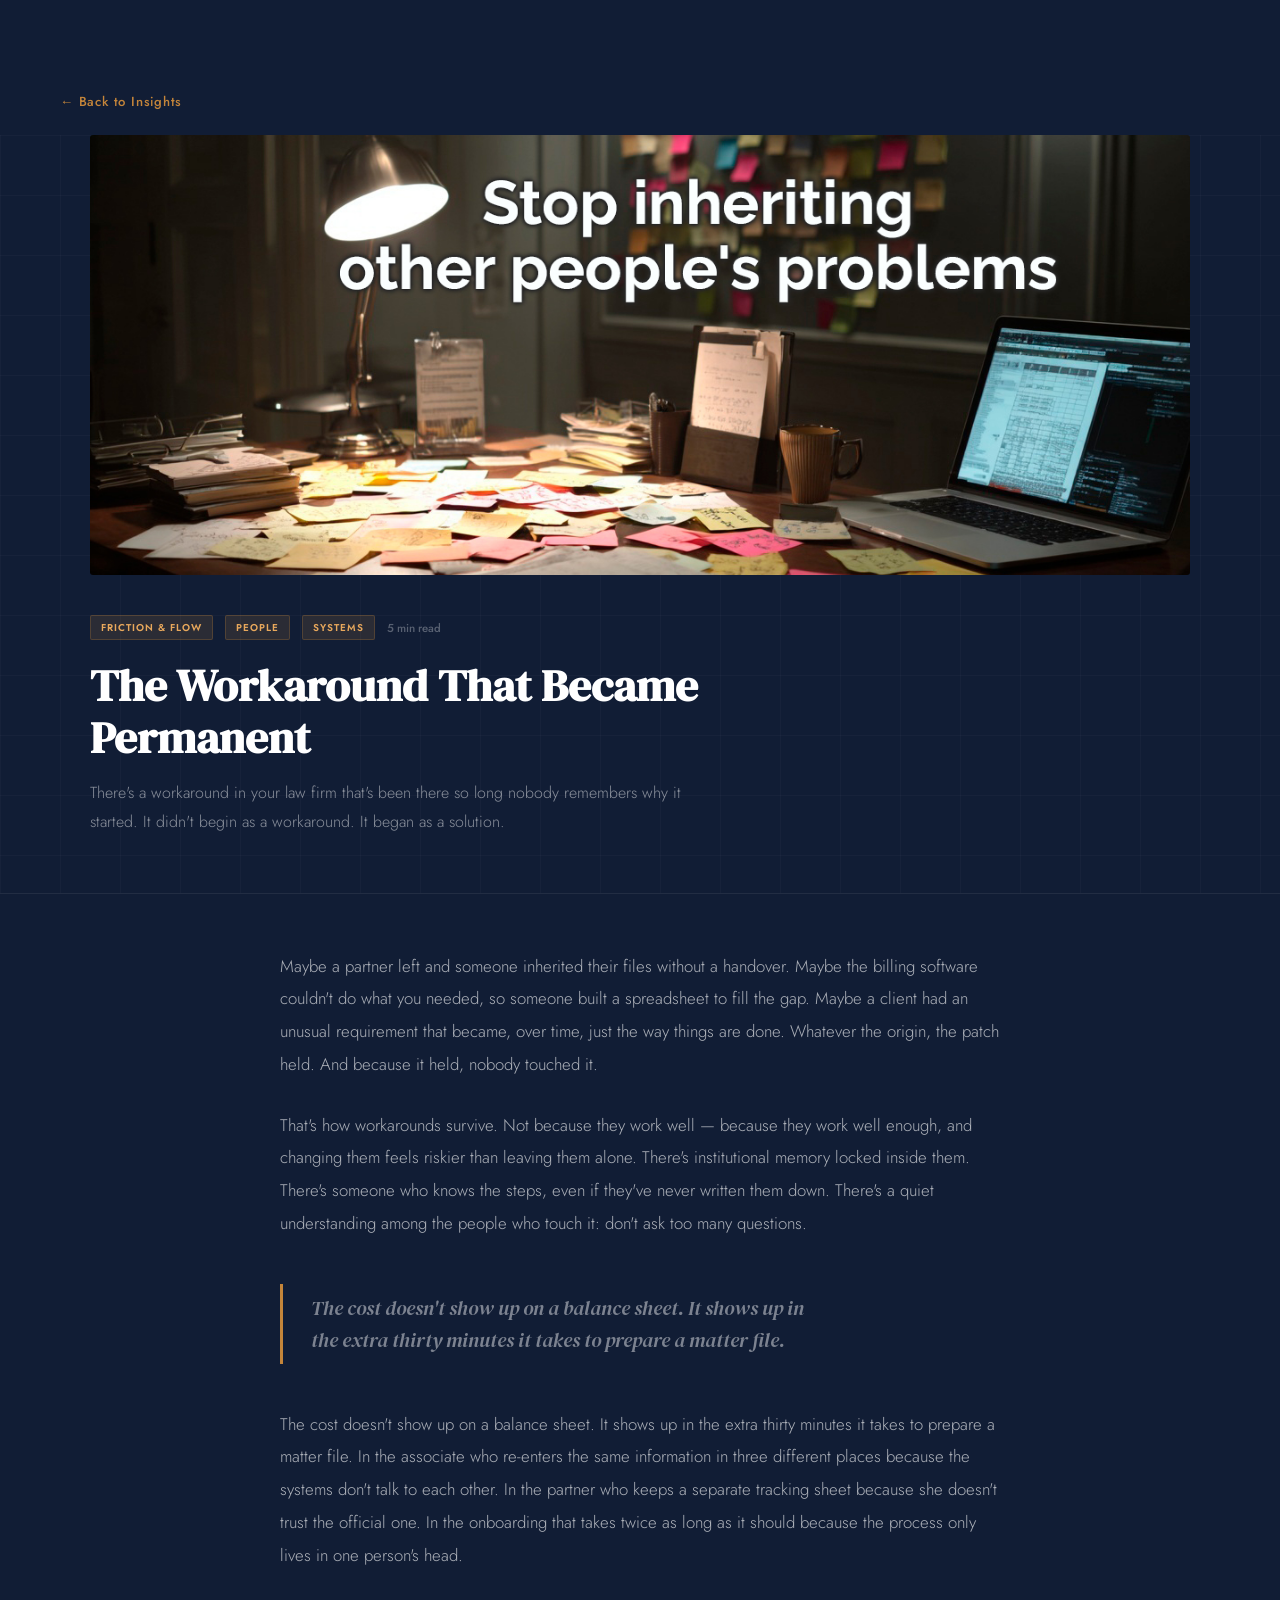
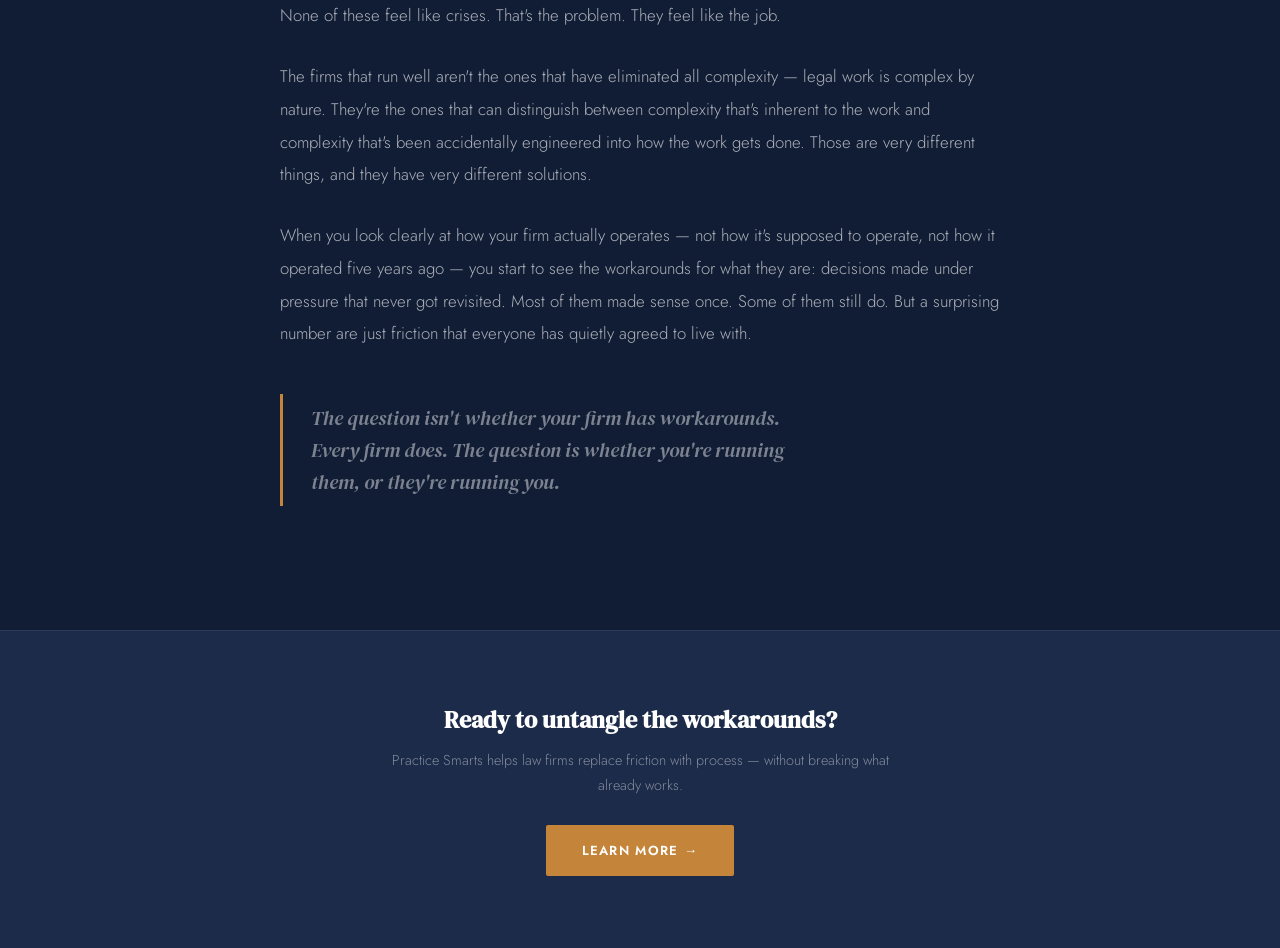
==== commit 29caf582: "more blog fix" ====
--- a/pages/workaround-blog.html
+++ b/pages/workaround-blog.html
@@ -9,14 +9,14 @@
 <link rel="stylesheet" href="../css/global.css">
 <link rel="stylesheet" href="../css/blog.css">
 <style>
-/* ── Blog Post Page Override ── 
-   blog.css sets the dark theme for the blog section.
-   These styles handle the blog-post-specific layout. */
-
-/* Force dark background for the blog post page */
-body.blog-post-page {
-  background: var(--navy);
-  color: var(--white);
+/* ══════════════════════════════════════════
+   Blog Post — full-width navy background
+   ══════════════════════════════════════════ */
+
+/* Override global white body for blog post pages */
+body {
+  background: var(--navy-dark) !important;
+  color: var(--white) !important;
 }
 
 /* ── Back link ── */
@@ -30,36 +30,53 @@
   letter-spacing: 0.06em;
   color: var(--amber);
   text-decoration: none;
-  padding: 20px 60px;
+  background: var(--navy-dark);
+  padding: 92px 60px 24px;
   transition: opacity 0.2s;
+  width: 100%;
 }
 
 .post-back:hover {
   opacity: 0.7;
 }
 
-/* ── Hero Section ── */
+/* ── Hero — full-width navy ── */
 .post-hero {
-  background: var(--navy);
-  padding: 0 60px 48px;
+  background: var(--navy-dark);
+  padding: 0 60px 56px;
+  position: relative;
+}
+
+/* Subtle grid pattern like blog hero */
+.post-hero::before {
+  content: '';
+  position: absolute;
+  inset: 0;
+  background-image:
+    linear-gradient(rgba(255,255,255,0.025) 1px, transparent 1px),
+    linear-gradient(90deg, rgba(255,255,255,0.025) 1px, transparent 1px);
+  background-size: 60px 60px;
+  pointer-events: none;
 }
 
 .post-hero-inner {
   max-width: 1100px;
   margin: 0 auto;
+  position: relative;
+  z-index: 2;
 }
 
 /* Image — fully visible, separate block */
 .post-hero-image {
   width: 100%;
-  height: 420px;
+  height: 440px;
   object-fit: cover;
   display: block;
   border-radius: 3px;
-  margin-bottom: 36px;
-}
-
-/* Title area */
+  margin-bottom: 40px;
+}
+
+/* Meta tags */
 .post-meta {
   display: flex;
   align-items: center;
@@ -88,48 +105,50 @@
   color: rgba(255,255,255,0.3);
 }
 
+/* Title */
 .post-hero-title {
   font-family: 'DM Serif Display', serif;
-  font-size: clamp(1.8rem, 3.5vw, 2.6rem);
-  color: var(--white);
-  line-height: 1.2;
+  font-size: clamp(2rem, 4vw, 2.8rem);
+  color: var(--white);
+  line-height: 1.15;
+  max-width: 760px;
   margin: 0 0 16px 0;
 }
 
+/* Excerpt */
 .post-hero-excerpt {
   font-family: 'Jost', sans-serif;
   font-size: 1rem;
   font-weight: 300;
   color: rgba(255,255,255,0.5);
   line-height: 1.8;
-  max-width: 640px;
-  margin: 0 0 32px 0;
-}
-
-.post-hero-rule {
-  width: 60px;
-  height: 2px;
-  background: var(--amber);
-  opacity: 0.35;
-}
-
-/* ── Article Body ── */
-.post-body {
+  max-width: 600px;
+  margin: 0;
+}
+
+/* ── Article Body — full-width navy ── */
+.post-article {
+  background: var(--navy-dark);
+  padding: 0 60px;
+  border-top: 1px solid rgba(255,255,255,0.07);
+}
+
+.post-article-inner {
   max-width: 720px;
   margin: 0 auto;
-  padding: 48px 32px 80px;
-}
-
-.post-body p {
+  padding: 56px 0 80px;
+}
+
+.post-article-inner p {
   font-family: 'Jost', sans-serif;
   font-size: 1.05rem;
   font-weight: 300;
-  color: rgba(255,255,255,0.68);
+  color: rgba(255,255,255,0.65);
   line-height: 1.95;
   margin: 0 0 28px 0;
 }
 
-.post-body h2 {
+.post-article-inner h2 {
   font-family: 'DM Serif Display', serif;
   font-size: 1.6rem;
   color: var(--white);
@@ -137,7 +156,7 @@
   line-height: 1.3;
 }
 
-.post-body h3 {
+.post-article-inner h3 {
   font-family: 'DM Serif Display', serif;
   font-size: 1.25rem;
   color: var(--white);
@@ -147,39 +166,39 @@
 
 .post-pullquote {
   font-family: 'DM Serif Display', serif;
-  font-size: 1.3rem;
+  font-size: 1.25rem;
   font-style: italic;
-  color: rgba(255,255,255,0.5);
+  color: rgba(255,255,255,0.45);
   line-height: 1.6;
   border-left: 3px solid var(--amber);
   padding: 8px 0 8px 28px;
-  margin: 40px 0;
-  max-width: 560px;
+  margin: 44px 0;
+  max-width: 540px;
 }
 
 /* ── CTA Section ── */
 .post-cta {
-  background: var(--navy-dark);
+  background: var(--navy);
   border-top: 1px solid rgba(255,255,255,0.07);
-  padding: 64px 32px;
+  padding: 72px 60px;
   text-align: center;
 }
 
 .post-cta-inner {
-  max-width: 560px;
+  max-width: 520px;
   margin: 0 auto;
 }
 
 .post-cta h3 {
   font-family: 'DM Serif Display', serif;
-  font-size: 1.4rem;
+  font-size: 1.5rem;
   color: var(--white);
   margin: 0 0 12px 0;
 }
 
 .post-cta p {
   font-family: 'Jost', sans-serif;
-  font-size: 0.92rem;
+  font-size: 0.9rem;
   font-weight: 300;
   color: rgba(255,255,255,0.45);
   line-height: 1.7;
@@ -191,11 +210,11 @@
   font-family: 'Jost', sans-serif;
   font-size: 0.82rem;
   font-weight: 600;
-  letter-spacing: 0.08em;
+  letter-spacing: 0.1em;
   text-transform: uppercase;
   color: var(--white);
   background: var(--amber);
-  padding: 14px 36px;
+  padding: 16px 36px;
   border-radius: 2px;
   text-decoration: none;
   transition: background 0.2s, transform 0.2s;
@@ -208,48 +227,63 @@
 
 /* ── Responsive ── */
 @media (max-width: 900px) {
+  .post-back {
+    padding: 92px 28px 20px;
+  }
   .post-hero {
-    padding: 0 28px 36px;
-  }
-  .post-back {
-    padding: 16px 28px;
-  }
-  .post-body {
-    padding: 36px 28px 60px;
+    padding: 0 28px 40px;
+  }
+  .post-article {
+    padding: 0 28px;
+  }
+  .post-article-inner {
+    padding: 40px 0 60px;
+  }
+  .post-cta {
+    padding: 52px 28px;
   }
 }
 
 @media (max-width: 560px) {
   .post-hero-image {
-    height: 220px;
+    height: 240px;
   }
   .post-hero-title {
-    font-size: 1.6rem;
-  }
-  .post-body {
-    padding: 32px 20px 48px;
+    font-size: 1.7rem;
   }
   .post-back {
-    padding: 14px 20px;
+    padding: 80px 20px 16px;
+  }
+  .post-hero {
+    padding: 0 20px 32px;
+  }
+  .post-article {
+    padding: 0 20px;
+  }
+  .post-article-inner {
+    padding: 32px 0 48px;
+  }
+  .post-cta {
+    padding: 40px 20px;
   }
 }
 </style>
 </head>
-<body class="blog-post-page">
+<body>
 
 <div id="nav-placeholder"></div>
 
 <!-- Back to Blog -->
 <a href="blog.html" class="post-back">← Back to Insights</a>
 
-<!-- Hero Section -->
+<!-- Hero Section — full-width navy -->
 <div class="post-hero">
   <div class="post-hero-inner">
 
     <!-- Image — fully visible, no overlay -->
     <img src="../images/blog/blogimg-workaround.jpg" alt="The Workaround That Became Permanent" class="post-hero-image">
 
-    <!-- Title area below the image -->
+    <!-- Meta + Title -->
     <div class="post-meta">
       <span class="post-category">Friction &amp; Flow</span>
       <span class="post-category">People</span>
@@ -258,31 +292,32 @@
     </div>
     <h1 class="post-hero-title">The Workaround That Became Permanent</h1>
     <p class="post-hero-excerpt">There's a workaround in your law firm that's been there so long nobody remembers why it started. It didn't begin as a workaround. It began as a solution.</p>
-    <div class="post-hero-rule"></div>
 
   </div>
 </div>
 
-<!-- Article Body -->
-<article class="post-body">
-
-  <p>Maybe a partner left and someone inherited their files without a handover. Maybe the billing software couldn't do what you needed, so someone built a spreadsheet to fill the gap. Maybe a client had an unusual requirement that became, over time, just the way things are done. Whatever the origin, the patch held. And because it held, nobody touched it.</p>
-
-  <p>That's how workarounds survive. Not because they work well — because they work well enough, and changing them feels riskier than leaving them alone. There's institutional memory locked inside them. There's someone who knows the steps, even if they've never written them down. There's a quiet understanding among the people who touch it: don't ask too many questions.</p>
-
-  <div class="post-pullquote">The cost doesn't show up on a balance sheet. It shows up in the extra thirty minutes it takes to prepare a matter file.</div>
-
-  <p>The cost doesn't show up on a balance sheet. It shows up in the extra thirty minutes it takes to prepare a matter file. In the associate who re-enters the same information in three different places because the systems don't talk to each other. In the partner who keeps a separate tracking sheet because she doesn't trust the official one. In the onboarding that takes twice as long as it should because the process only lives in one person's head.</p>
-
-  <p>None of these feel like crises. That's the problem. They feel like the job.</p>
-
-  <p>The firms that run well aren't the ones that have eliminated all complexity — legal work is complex by nature. They're the ones that can distinguish between complexity that's inherent to the work and complexity that's been accidentally engineered into how the work gets done. Those are very different things, and they have very different solutions.</p>
-
-  <p>When you look clearly at how your firm actually operates — not how it's supposed to operate, not how it operated five years ago — you start to see the workarounds for what they are: decisions made under pressure that never got revisited. Most of them made sense once. Some of them still do. But a surprising number are just friction that everyone has quietly agreed to live with.</p>
-
-  <div class="post-pullquote">The question isn't whether your firm has workarounds. Every firm does. The question is whether you're running them, or they're running you.</div>
-
-</article>
+<!-- Article Body — full-width navy -->
+<div class="post-article">
+  <article class="post-article-inner">
+
+    <p>Maybe a partner left and someone inherited their files without a handover. Maybe the billing software couldn't do what you needed, so someone built a spreadsheet to fill the gap. Maybe a client had an unusual requirement that became, over time, just the way things are done. Whatever the origin, the patch held. And because it held, nobody touched it.</p>
+
+    <p>That's how workarounds survive. Not because they work well — because they work well enough, and changing them feels riskier than leaving them alone. There's institutional memory locked inside them. There's someone who knows the steps, even if they've never written them down. There's a quiet understanding among the people who touch it: don't ask too many questions.</p>
+
+    <div class="post-pullquote">The cost doesn't show up on a balance sheet. It shows up in the extra thirty minutes it takes to prepare a matter file.</div>
+
+    <p>The cost doesn't show up on a balance sheet. It shows up in the extra thirty minutes it takes to prepare a matter file. In the associate who re-enters the same information in three different places because the systems don't talk to each other. In the partner who keeps a separate tracking sheet because she doesn't trust the official one. In the onboarding that takes twice as long as it should because the process only lives in one person's head.</p>
+
+    <p>None of these feel like crises. That's the problem. They feel like the job.</p>
+
+    <p>The firms that run well aren't the ones that have eliminated all complexity — legal work is complex by nature. They're the ones that can distinguish between complexity that's inherent to the work and complexity that's been accidentally engineered into how the work gets done. Those are very different things, and they have very different solutions.</p>
+
+    <p>When you look clearly at how your firm actually operates — not how it's supposed to operate, not how it operated five years ago — you start to see the workarounds for what they are: decisions made under pressure that never got revisited. Most of them made sense once. Some of them still do. But a surprising number are just friction that everyone has quietly agreed to live with.</p>
+
+    <div class="post-pullquote">The question isn't whether your firm has workarounds. Every firm does. The question is whether you're running them, or they're running you.</div>
+
+  </article>
+</div>
 
 <!-- CTA -->
 <div class="post-cta">
